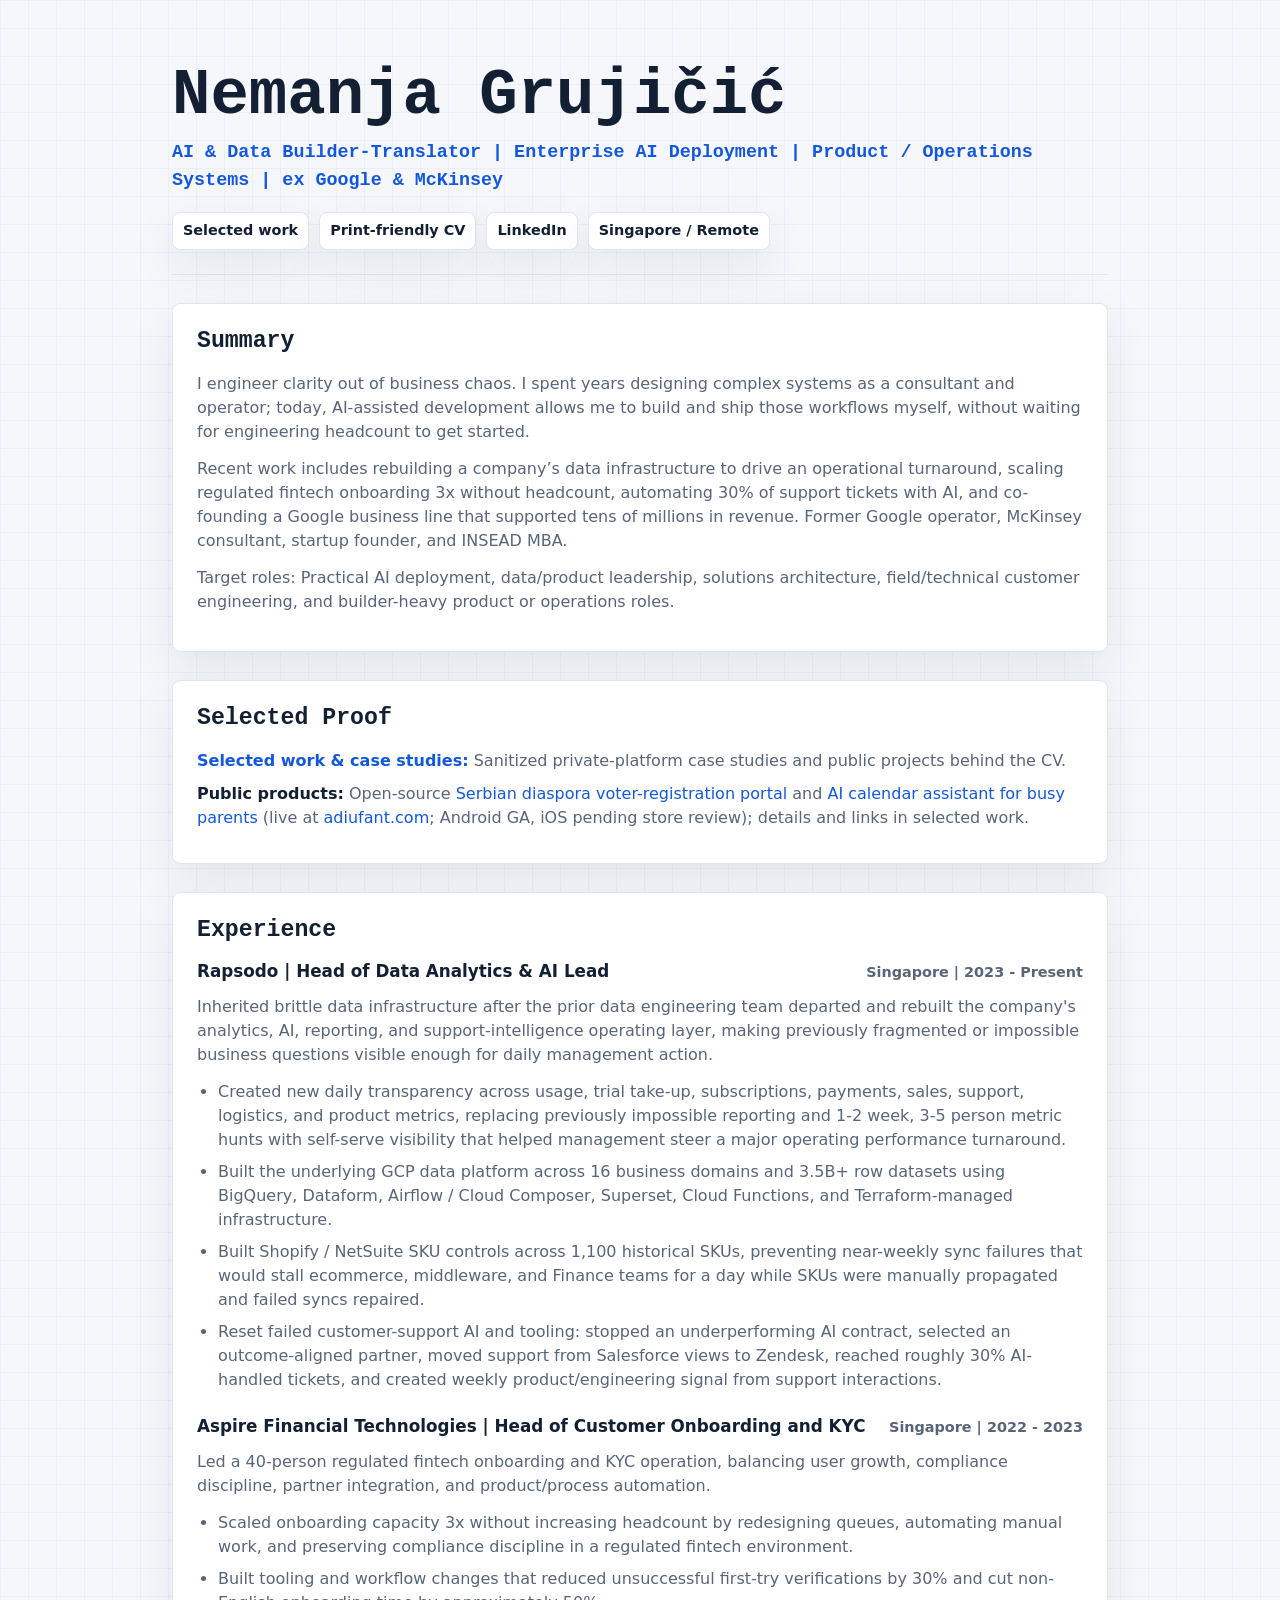
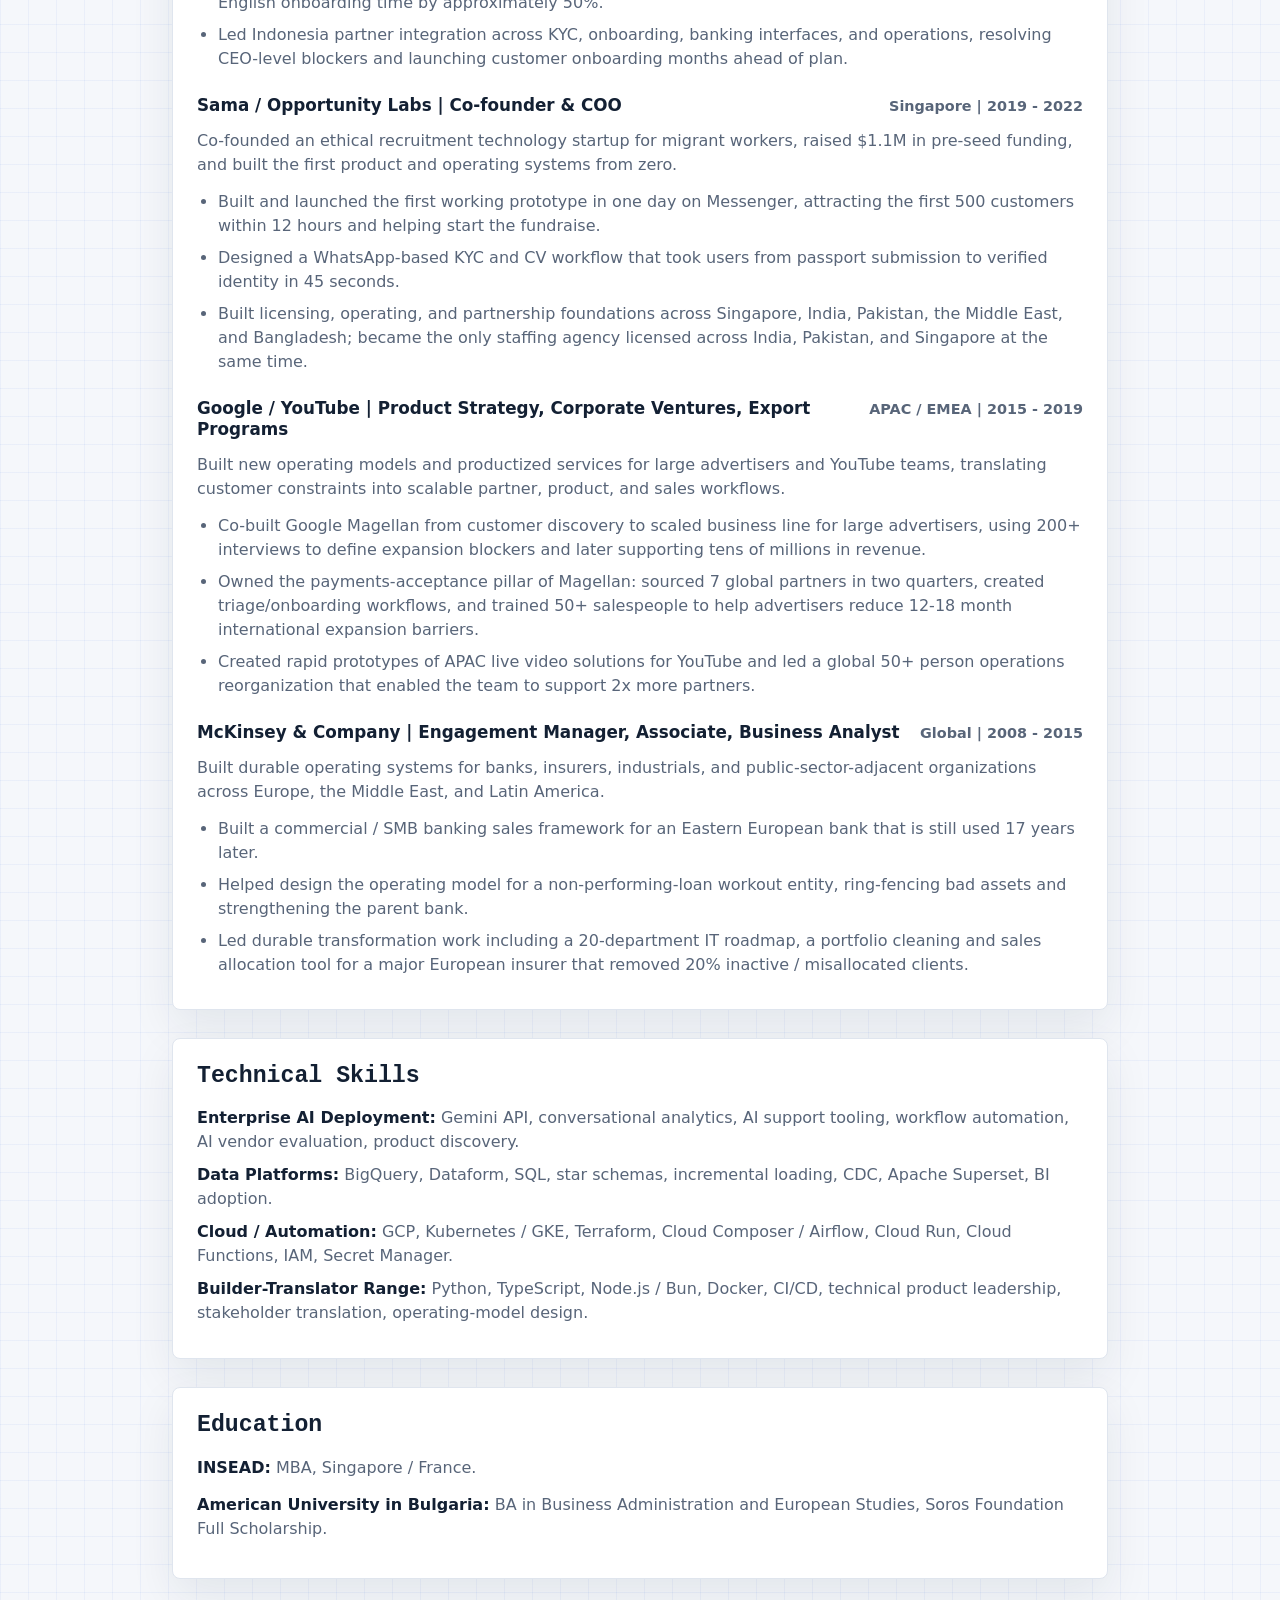
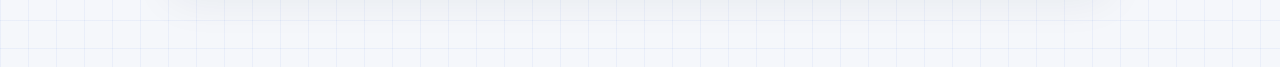
==== index.html @ 07cb3b81 "Update Adiufant launch status to live on Android / pending iOS GA" ====
<!DOCTYPE html>
<html lang="en">
<head>
    <meta charset="UTF-8">
    <meta name="viewport" content="width=device-width, initial-scale=1.0">
    <title>Nemanja Grujičić - CV</title>
    <meta name="description" content="Nemanja Grujičić is an AI and data builder-translator with experience in enterprise AI deployment, data platforms, product operations, customer operations, Google, McKinsey, startup leadership, and INSEAD MBA training.">
    <meta name="keywords" content="AI deployment, data product leader, data platform, enterprise AI, solutions architecture, field engineering, technical customer engineering, product operations, analytics, BigQuery, GCP, Airflow, Dataform, Superset, Gemini, support automation, customer onboarding, McKinsey, Google, INSEAD">
    <meta property="og:title" content="Nemanja Grujičić - AI & Data Builder-Translator">
    <meta property="og:description" content="Public CV for an AI/data/product operator-builder focused on practical AI deployment, data platforms, and operating systems.">
    <meta property="og:type" content="profile">
    <meta property="og:url" content="https://vokativ.github.io/nemanja-selected-work/">
    <link rel="canonical" href="https://vokativ.github.io/nemanja-selected-work/">
    <script type="application/ld+json">
    {
        "@context": "https://schema.org",
        "@type": "Person",
        "name": "Nemanja Grujičić",
        "url": "https://vokativ.github.io/nemanja-selected-work/",
        "sameAs": [
            "https://www.linkedin.com/in/grujicicnemanja/",
            "https://github.com/vokativ/"
        ],
        "jobTitle": "AI & Data Builder-Translator",
        "description": "AI and data builder-translator with experience in enterprise AI deployment, data platforms, product operations, customer operations, Google, McKinsey, startup leadership, and INSEAD MBA training.",
        "knowsAbout": [
            "Enterprise AI deployment",
            "Data product leadership",
            "Data platforms",
            "Solutions architecture",
            "Field engineering",
            "Technical customer engineering",
            "Applied AI product",
            "Product operations",
            "Customer operations",
            "Business intelligence",
            "Workflow automation",
            "Google Cloud Platform",
            "BigQuery",
            "Airflow",
            "Dataform",
            "Apache Superset",
            "Gemini API",
            "Terraform",
            "Kubernetes",
            "Python",
            "TypeScript"
        ],
        "hasCredential": [
            {
                "@type": "EducationalOccupationalCredential",
                "name": "MBA",
                "recognizedBy": {
                    "@type": "CollegeOrUniversity",
                    "name": "INSEAD"
                }
            }
        ],
        "alumniOf": [
            {
                "@type": "CollegeOrUniversity",
                "name": "INSEAD"
            },
            {
                "@type": "CollegeOrUniversity",
                "name": "American University in Bulgaria"
            }
        ],
        "worksFor": {
            "@type": "Organization",
            "name": "Rapsodo"
        },
        "mainEntityOfPage": {
            "@type": "ProfilePage",
            "name": "Nemanja Grujičić CV",
            "url": "https://vokativ.github.io/nemanja-selected-work/"
        },
        "subjectOf": [
            {
                "@type": "CreativeWork",
                "name": "Selected work and case studies",
                "url": "https://vokativ.github.io/nemanja-selected-work/artifacts.html"
            }
        ]
    }
    </script>
    <style>
        :root {
            color-scheme: light dark;
            --ink: #132033;
            --muted: #586579;
            --soft: #f5f7fb;
            --panel: #ffffff;
            --line: #dfe5ee;
            --blue: #1358db;
            --cyan: #087f8c;
            --code: #f0f5ff;
            --shadow: 0 18px 45px rgba(19, 32, 51, 0.08);
        }

        * {
            box-sizing: border-box;
        }

        body {
            margin: 0;
            color: var(--ink);
            background:
                linear-gradient(90deg, rgba(19, 88, 219, 0.05) 1px, transparent 1px),
                linear-gradient(180deg, rgba(19, 88, 219, 0.05) 1px, transparent 1px),
                var(--soft);
            background-size: 28px 28px;
            font-family: "Aptos", "Inter", ui-sans-serif, system-ui, -apple-system, BlinkMacSystemFont, "Segoe UI", sans-serif;
            line-height: 1.5;
        }

        a {
            color: var(--blue);
            text-decoration: none;
        }

        a:hover {
            text-decoration: underline;
        }

        .page {
            max-width: 980px;
            margin: 0 auto;
            padding: 34px 22px 60px;
        }

        header {
            padding: 30px 0 24px;
            border-bottom: 1px solid var(--line);
        }

        h1 {
            margin: 0;
            font-size: clamp(2.2rem, 5vw, 4.25rem);
            line-height: 1.02;
            letter-spacing: 0;
            font-family: "SF Mono", "Roboto Mono", "Cascadia Code", "Menlo", monospace;
            font-weight: 760;
        }

        .subtitle {
            margin: 10px 0 18px;
            color: var(--blue);
            font-size: 1.15rem;
            font-weight: 750;
            font-family: "SF Mono", "Roboto Mono", "Cascadia Code", "Menlo", monospace;
        }

        .links {
            display: flex;
            flex-wrap: wrap;
            gap: 10px;
        }

        .links a,
        .links span {
            display: inline-flex;
            align-items: center;
            min-height: 34px;
            padding: 7px 10px;
            border: 1px solid var(--line);
            border-radius: 8px;
            background: var(--panel);
            color: var(--ink);
            font-size: 0.9rem;
            font-weight: 650;
            box-shadow: var(--shadow);
        }

        section {
            margin: 28px 0;
            padding: 24px;
            border: 1px solid var(--line);
            border-radius: 8px;
            background: var(--panel);
            box-shadow: var(--shadow);
        }

        h2 {
            margin: 0 0 16px;
            color: var(--ink);
            font-size: 1.45rem;
            line-height: 1.2;
            font-family: "SF Mono", "Roboto Mono", "Cascadia Code", "Menlo", monospace;
        }

        h3 {
            margin: 0 0 5px;
            font-size: 1.05rem;
            line-height: 1.25;
        }

        p {
            margin: 0 0 13px;
            color: var(--muted);
        }

        ul {
            margin: 0;
            padding-left: 21px;
        }

        li {
            margin: 0 0 8px;
            color: var(--muted);
        }

        strong {
            color: var(--ink);
        }

        .role {
            margin-bottom: 24px;
        }

        .role:last-child {
            margin-bottom: 0;
        }

        .role-head {
            display: flex;
            gap: 12px;
            justify-content: space-between;
            align-items: baseline;
            margin-bottom: 8px;
        }

        .meta {
            flex: 0 0 auto;
            color: var(--muted);
            font-size: 0.9rem;
            font-weight: 650;
        }

        .skills p,
        .proof p {
            margin-bottom: 9px;
        }

        @media (max-width: 720px) {
            .page {
                padding: 24px 14px 44px;
            }

            section {
                padding: 18px;
            }

            .role-head {
                display: block;
            }

            .meta {
                margin-top: 3px;
            }
        }

        @media (prefers-color-scheme: dark) {
            :root {
                --ink: #e6edf7;
                --muted: #a9b6c9;
                --soft: #0d1117;
                --panel: #131a24;
                --line: #2b3545;
                --blue: #7aa7ff;
                --cyan: #47c9d8;
                --code: #182232;
                --shadow: 0 18px 45px rgba(0, 0, 0, 0.35);
            }

            body {
                background:
                    linear-gradient(90deg, rgba(122, 167, 255, 0.08) 1px, transparent 1px),
                    linear-gradient(180deg, rgba(122, 167, 255, 0.08) 1px, transparent 1px),
                    var(--soft);
                background-size: 28px 28px;
            }
        }
    </style>
</head>
<body>
    <main class="page">
        <header>
            <h1>Nemanja Grujičić</h1>
            <div class="subtitle">AI &amp; Data Builder-Translator | Enterprise AI Deployment | Product / Operations Systems | ex Google &amp; McKinsey</div>
            <nav class="links" aria-label="Profile links">
                <a href="artifacts.html">Selected work</a>
                <a href="print-friendly-cv.html">Print-friendly CV</a>
                <a href="https://www.linkedin.com/in/grujicicnemanja/">LinkedIn</a>
                <span>Singapore / Remote</span>
            </nav>
        </header>

        <section>
            <h2>Summary</h2>
            <p>I engineer clarity out of business chaos. I spent years designing complex systems as a consultant and operator; today, AI-assisted development allows me to build and ship those workflows myself, without waiting for engineering headcount to get started.</p>
            <p>Recent work includes rebuilding a company’s data infrastructure to drive an operational turnaround, scaling regulated fintech onboarding 3x without headcount, automating 30% of support tickets with AI, and co-founding a Google business line that supported tens of millions in revenue. Former Google operator, McKinsey consultant, startup founder, and INSEAD MBA.</p>
            <p>Target roles: Practical AI deployment, data/product leadership, solutions architecture, field/technical customer engineering, and builder-heavy product or operations roles.</p>
        </section>

        <section class="proof">
            <h2>Selected Proof</h2>
            <p><strong><a href="artifacts.html">Selected work &amp; case studies:</a></strong> Sanitized private-platform case studies and public projects behind the CV.</p>
            <p><strong>Public products:</strong> Open-source <a href="artifacts.html#hocudaglasam">Serbian diaspora voter-registration portal</a> and <a href="artifacts.html#adiufant">AI calendar assistant for busy parents</a> (live at <a href="https://adiufant.com">adiufant.com</a>; Android GA, iOS pending store review); details and links in selected work.</p>
        </section>

        <section>
            <h2>Experience</h2>

            <article class="role">
                <div class="role-head">
                    <h3>Rapsodo | Head of Data Analytics &amp; AI Lead</h3>
                    <div class="meta">Singapore | 2023 - Present</div>
                </div>
                <p>Inherited brittle data infrastructure after the prior data engineering team departed and rebuilt the company's analytics, AI, reporting, and support-intelligence operating layer, making previously fragmented or impossible business questions visible enough for daily management action.</p>
                <ul>
                    <li>Created new daily transparency across usage, trial take-up, subscriptions, payments, sales, support, logistics, and product metrics, replacing previously impossible reporting and 1-2 week, 3-5 person metric hunts with self-serve visibility that helped management steer a major operating performance turnaround.</li>
                    <li>Built the underlying GCP data platform across 16 business domains and 3.5B+ row datasets using BigQuery, Dataform, Airflow / Cloud Composer, Superset, Cloud Functions, and Terraform-managed infrastructure.</li>
                    <li>Built Shopify / NetSuite SKU controls across 1,100 historical SKUs, preventing near-weekly sync failures that would stall ecommerce, middleware, and Finance teams for a day while SKUs were manually propagated and failed syncs repaired.</li>
                    <li>Reset failed customer-support AI and tooling: stopped an underperforming AI contract, selected an outcome-aligned partner, moved support from Salesforce views to Zendesk, reached roughly 30% AI-handled tickets, and created weekly product/engineering signal from support interactions.</li>
                </ul>
            </article>

            <article class="role">
                <div class="role-head">
                    <h3>Aspire Financial Technologies | Head of Customer Onboarding and KYC</h3>
                    <div class="meta">Singapore | 2022 - 2023</div>
                </div>
                <p>Led a 40-person regulated fintech onboarding and KYC operation, balancing user growth, compliance discipline, partner integration, and product/process automation.</p>
                <ul>
                    <li>Scaled onboarding capacity 3x without increasing headcount by redesigning queues, automating manual work, and preserving compliance discipline in a regulated fintech environment.</li>
                    <li>Built tooling and workflow changes that reduced unsuccessful first-try verifications by 30% and cut non-English onboarding time by approximately 50%.</li>
                    <li>Led Indonesia partner integration across KYC, onboarding, banking interfaces, and operations, resolving CEO-level blockers and launching customer onboarding months ahead of plan.</li>
                </ul>
            </article>

            <article class="role">
                <div class="role-head">
                    <h3>Sama / Opportunity Labs | Co-founder &amp; COO</h3>
                    <div class="meta">Singapore | 2019 - 2022</div>
                </div>
                <p>Co-founded an ethical recruitment technology startup for migrant workers, raised $1.1M in pre-seed funding, and built the first product and operating systems from zero.</p>
                <ul>
                    <li>Built and launched the first working prototype in one day on Messenger, attracting the first 500 customers within 12 hours and helping start the fundraise.</li>
                    <li>Designed a WhatsApp-based KYC and CV workflow that took users from passport submission to verified identity in 45 seconds.</li>
                    <li>Built licensing, operating, and partnership foundations across Singapore, India, Pakistan, the Middle East, and Bangladesh; became the only staffing agency licensed across India, Pakistan, and Singapore at the same time.</li>
                </ul>
            </article>

            <article class="role">
                <div class="role-head">
                    <h3>Google / YouTube | Product Strategy, Corporate Ventures, Export Programs</h3>
                    <div class="meta">APAC / EMEA | 2015 - 2019</div>
                </div>
                <p>Built new operating models and productized services for large advertisers and YouTube teams, translating customer constraints into scalable partner, product, and sales workflows.</p>
                <ul>
                    <li>Co-built Google Magellan from customer discovery to scaled business line for large advertisers, using 200+ interviews to define expansion blockers and later supporting tens of millions in revenue.</li>
                    <li>Owned the payments-acceptance pillar of Magellan: sourced 7 global partners in two quarters, created triage/onboarding workflows, and trained 50+ salespeople to help advertisers reduce 12-18 month international expansion barriers.</li>
                    <li>Created rapid prototypes of APAC live video solutions for YouTube and led a global 50+ person operations reorganization that enabled the team to support 2x more partners.</li>
                </ul>
            </article>

            <article class="role">
                <div class="role-head">
                    <h3>McKinsey &amp; Company | Engagement Manager, Associate, Business Analyst</h3>
                    <div class="meta">Global | 2008 - 2015</div>
                </div>
                <p>Built durable operating systems for banks, insurers, industrials, and public-sector-adjacent organizations across Europe, the Middle East, and Latin America.</p>
                <ul>
                    <li>Built a commercial / SMB banking sales framework for an Eastern European bank that is still used 17 years later.</li>
                    <li>Helped design the operating model for a non-performing-loan workout entity, ring-fencing bad assets and strengthening the parent bank.</li>
                    <li>Led durable transformation work including a 20-department IT roadmap, a portfolio cleaning and sales allocation tool for a major European insurer that removed 20% inactive / misallocated clients.</li>
                </ul>
            </article>
        </section>

        <section class="skills">
            <h2>Technical Skills</h2>
            <p><strong>Enterprise AI Deployment:</strong> Gemini API, conversational analytics, AI support tooling, workflow automation, AI vendor evaluation, product discovery.</p>
            <p><strong>Data Platforms:</strong> BigQuery, Dataform, SQL, star schemas, incremental loading, CDC, Apache Superset, BI adoption.</p>
            <p><strong>Cloud / Automation:</strong> GCP, Kubernetes / GKE, Terraform, Cloud Composer / Airflow, Cloud Run, Cloud Functions, IAM, Secret Manager.</p>
            <p><strong>Builder-Translator Range:</strong> Python, TypeScript, Node.js / Bun, Docker, CI/CD, technical product leadership, stakeholder translation, operating-model design.</p>
        </section>

        <section>
            <h2>Education</h2>
            <p><strong>INSEAD:</strong> MBA, Singapore / France.</p>
            <p><strong>American University in Bulgaria:</strong> BA in Business Administration and European Studies, Soros Foundation Full Scholarship.</p>
        </section>
    </main>
</body>
</html>
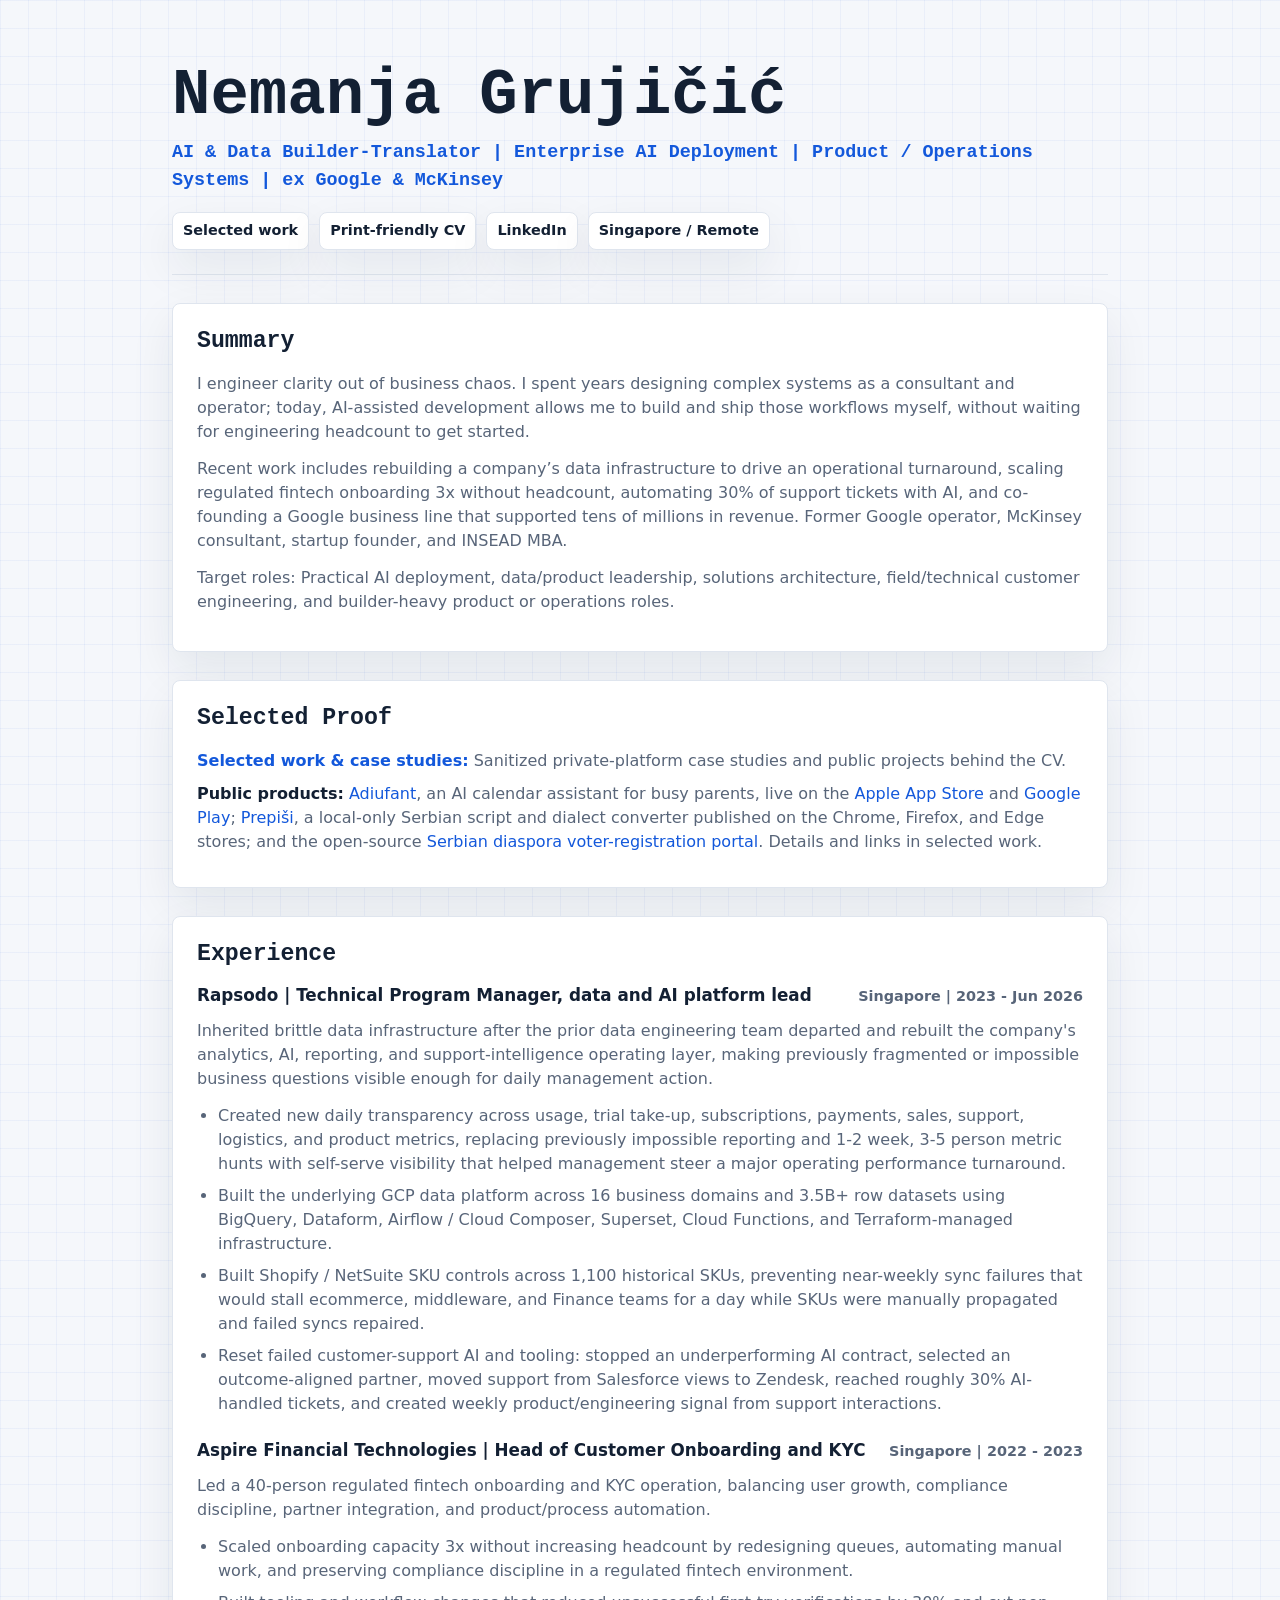
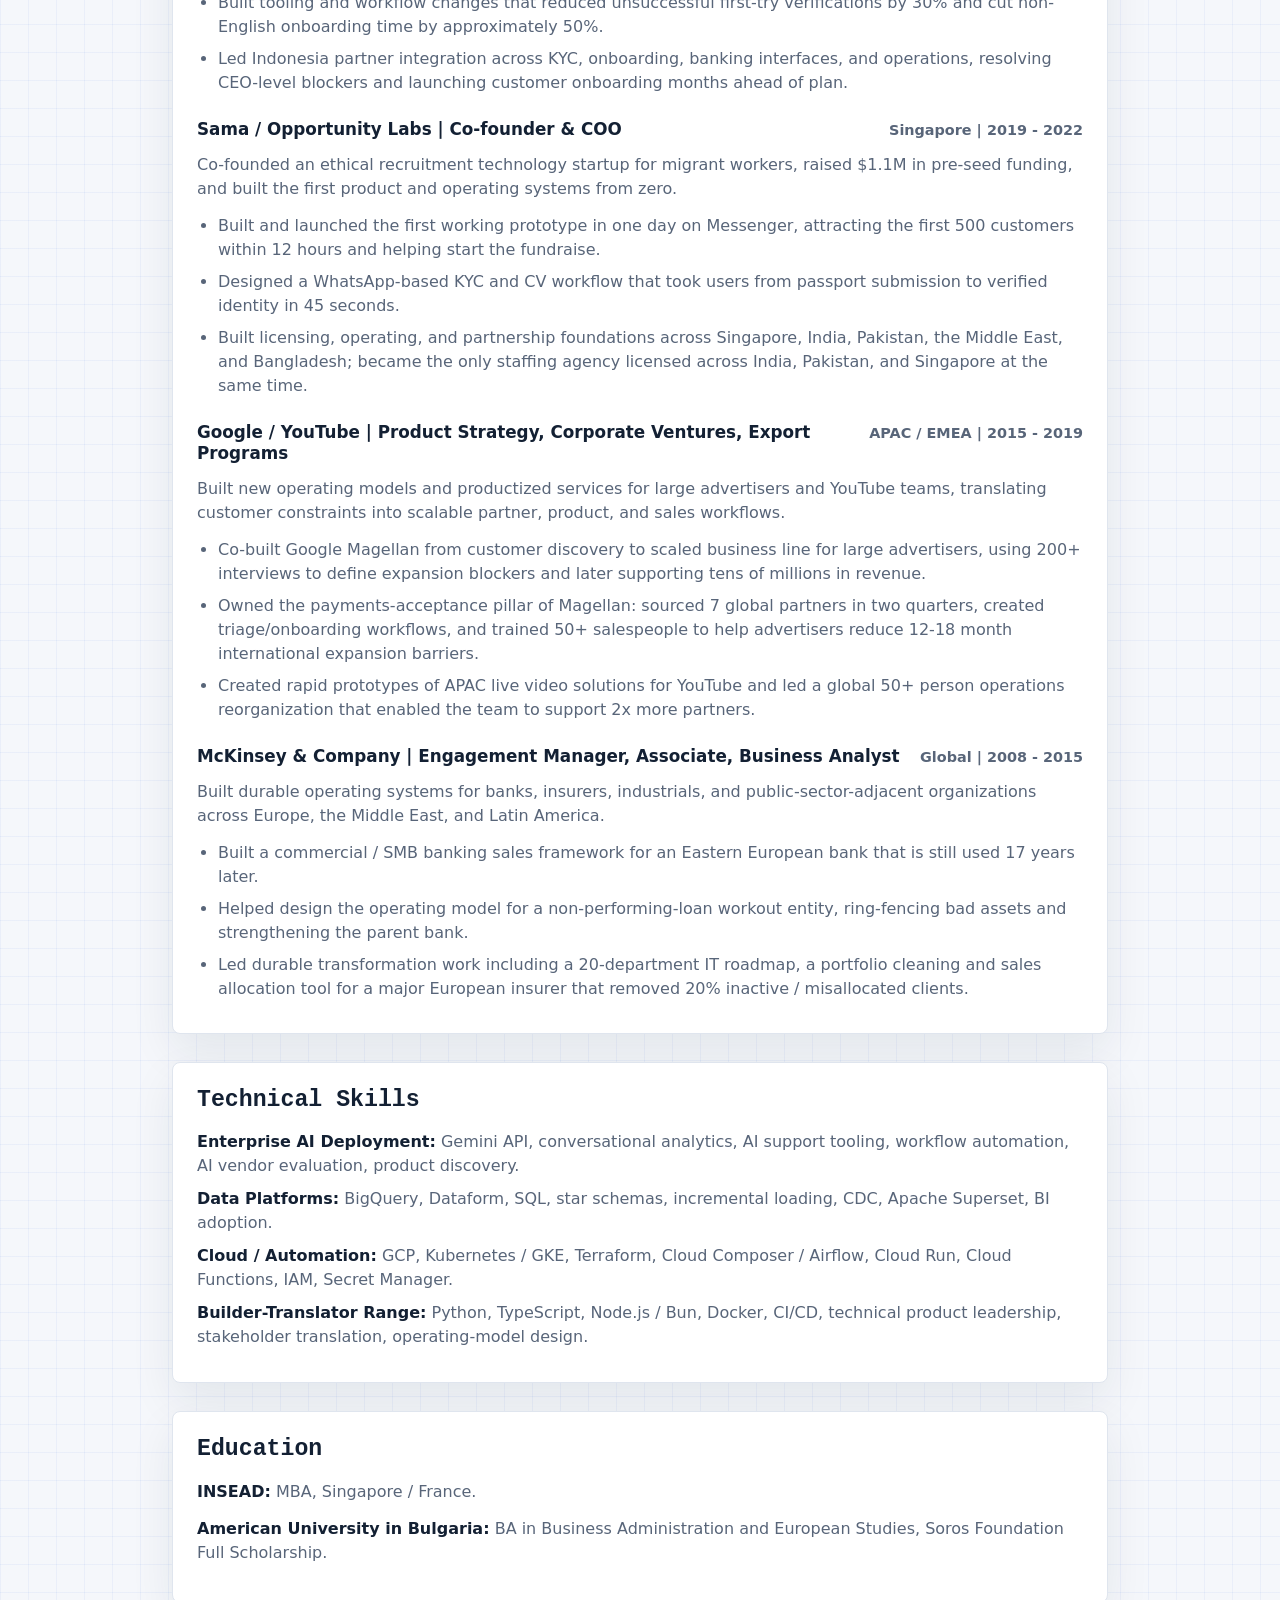
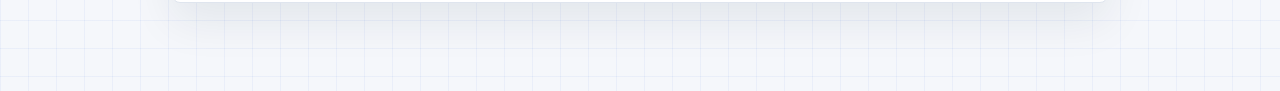
==== commit 6f9e19fc: "Update Adiufant to live on both stores, add Prepisi, align Rapsodo title and dates with CV" ====
--- a/index.html
+++ b/index.html
@@ -306,7 +306,7 @@
         <section class="proof">
             <h2>Selected Proof</h2>
             <p><strong><a href="artifacts.html">Selected work &amp; case studies:</a></strong> Sanitized private-platform case studies and public projects behind the CV.</p>
-            <p><strong>Public products:</strong> Open-source <a href="artifacts.html#hocudaglasam">Serbian diaspora voter-registration portal</a> and <a href="artifacts.html#adiufant">AI calendar assistant for busy parents</a> (live at <a href="https://adiufant.com">adiufant.com</a>; Android GA, iOS pending store review); details and links in selected work.</p>
+            <p><strong>Public products:</strong> <a href="artifacts.html#adiufant">Adiufant</a>, an AI calendar assistant for busy parents, live on the <a href="https://apps.apple.com/us/app/adiufant-family-organizer/id6757211021">Apple App Store</a> and <a href="https://play.google.com/store/apps/details?id=com.adiufant.app">Google Play</a>; <a href="https://chromewebstore.google.com/detail/prepi%C5%A1i/lgcbhfgbbjdhglmomlgkbeikcngjhikb">Prepi&scaron;i</a>, a local-only Serbian script and dialect converter published on the Chrome, Firefox, and Edge stores; and the open-source <a href="artifacts.html#hocudaglasam">Serbian diaspora voter-registration portal</a>. Details and links in selected work.</p>
         </section>
 
         <section>
@@ -314,8 +314,8 @@
 
             <article class="role">
                 <div class="role-head">
-                    <h3>Rapsodo | Head of Data Analytics &amp; AI Lead</h3>
-                    <div class="meta">Singapore | 2023 - Present</div>
+                    <h3>Rapsodo | Technical Program Manager, data and AI platform lead</h3>
+                    <div class="meta">Singapore | 2023 - Jun 2026</div>
                 </div>
                 <p>Inherited brittle data infrastructure after the prior data engineering team departed and rebuilt the company's analytics, AI, reporting, and support-intelligence operating layer, making previously fragmented or impossible business questions visible enough for daily management action.</p>
                 <ul>
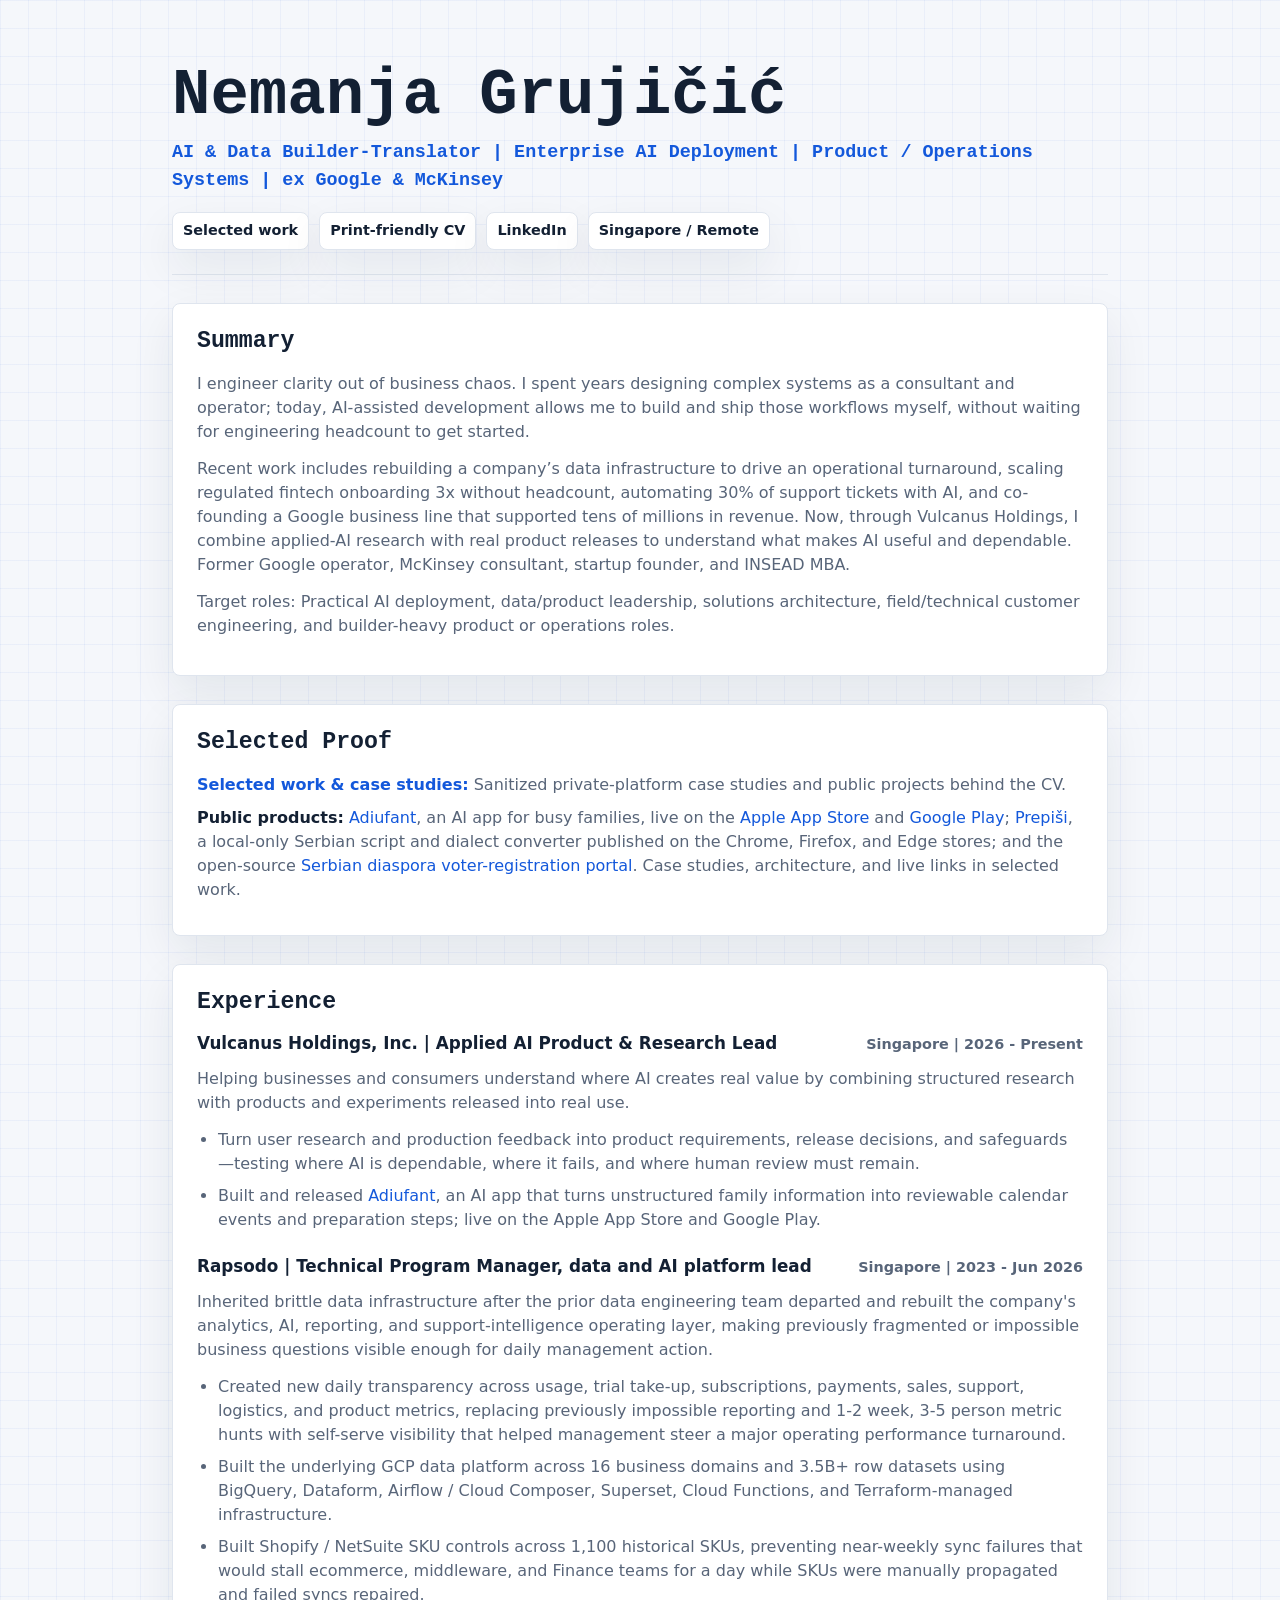
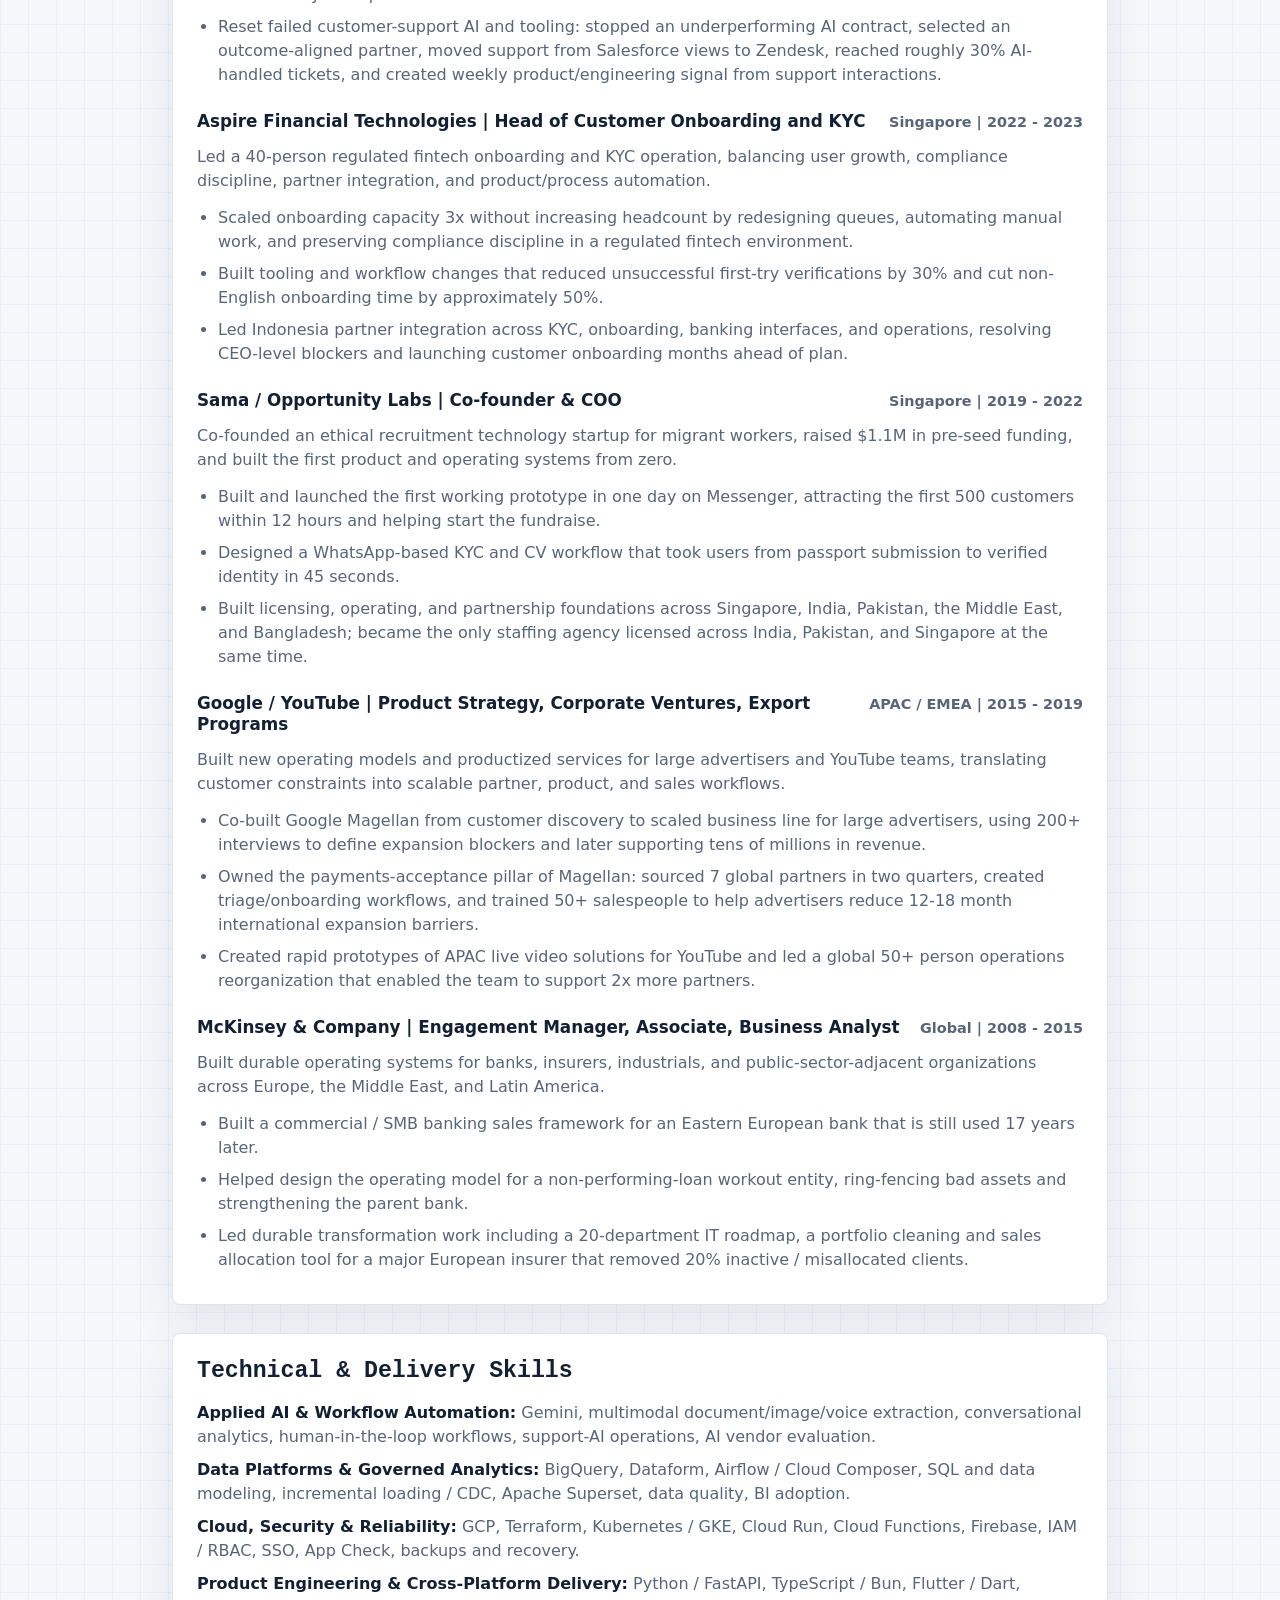
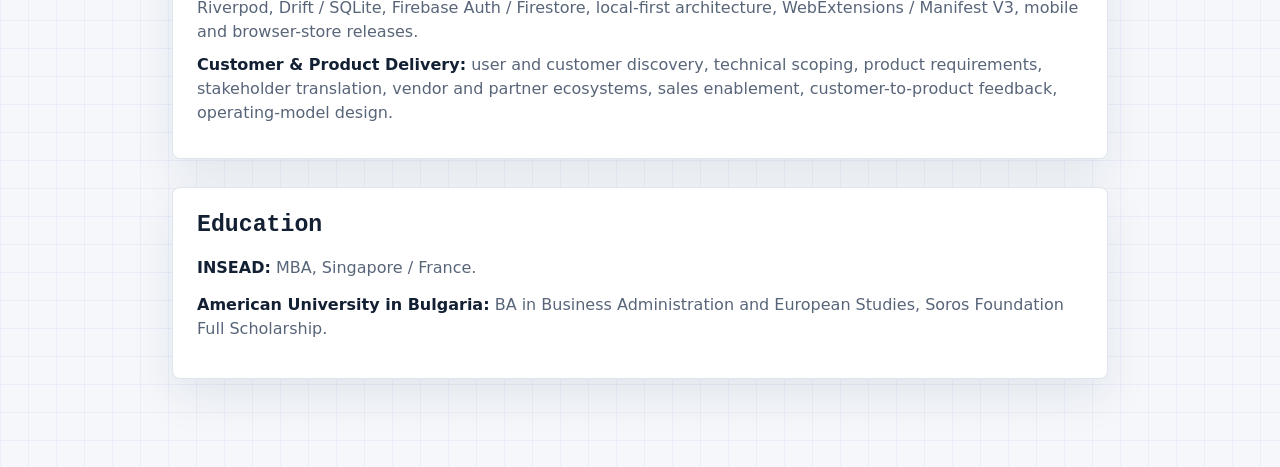
==== commit 5dbbb2f9: "Sync public pages with career-management CV website update - Add Vulcanus Holdings applied-AI role, " ====
--- a/index.html
+++ b/index.html
@@ -5,7 +5,7 @@
     <meta name="viewport" content="width=device-width, initial-scale=1.0">
     <title>Nemanja Grujičić - CV</title>
     <meta name="description" content="Nemanja Grujičić is an AI and data builder-translator with experience in enterprise AI deployment, data platforms, product operations, customer operations, Google, McKinsey, startup leadership, and INSEAD MBA training.">
-    <meta name="keywords" content="AI deployment, data product leader, data platform, enterprise AI, solutions architecture, field engineering, technical customer engineering, product operations, analytics, BigQuery, GCP, Airflow, Dataform, Superset, Gemini, support automation, customer onboarding, McKinsey, Google, INSEAD">
+    <meta name="keywords" content="AI deployment, multimodal AI, human-in-the-loop AI, data product leader, data platform, solutions architecture, field engineering, technical customer engineering, product operations, analytics, BigQuery, GCP, Airflow, Dataform, Superset, Gemini, FastAPI, Flutter, Firebase, Terraform, Kubernetes, Python, TypeScript, McKinsey, Google, INSEAD">
     <meta property="og:title" content="Nemanja Grujičić - AI & Data Builder-Translator">
     <meta property="og:description" content="Public CV for an AI/data/product operator-builder focused on practical AI deployment, data platforms, and operating systems.">
     <meta property="og:type" content="profile">
@@ -31,6 +31,8 @@
             "Field engineering",
             "Technical customer engineering",
             "Applied AI product",
+            "Multimodal AI",
+            "Human-in-the-loop AI",
             "Product operations",
             "Customer operations",
             "Business intelligence",
@@ -41,6 +43,11 @@
             "Dataform",
             "Apache Superset",
             "Gemini API",
+            "FastAPI",
+            "Flutter",
+            "Firebase",
+            "Local-first applications",
+            "Browser extensions",
             "Terraform",
             "Kubernetes",
             "Python",
@@ -68,7 +75,8 @@
         ],
         "worksFor": {
             "@type": "Organization",
-            "name": "Rapsodo"
+            "name": "Vulcanus Holdings, Inc.",
+            "url": "https://vulcanusholdings.com"
         },
         "mainEntityOfPage": {
             "@type": "ProfilePage",
@@ -299,18 +307,30 @@
         <section>
             <h2>Summary</h2>
             <p>I engineer clarity out of business chaos. I spent years designing complex systems as a consultant and operator; today, AI-assisted development allows me to build and ship those workflows myself, without waiting for engineering headcount to get started.</p>
-            <p>Recent work includes rebuilding a company’s data infrastructure to drive an operational turnaround, scaling regulated fintech onboarding 3x without headcount, automating 30% of support tickets with AI, and co-founding a Google business line that supported tens of millions in revenue. Former Google operator, McKinsey consultant, startup founder, and INSEAD MBA.</p>
+            <p>Recent work includes rebuilding a company’s data infrastructure to drive an operational turnaround, scaling regulated fintech onboarding 3x without headcount, automating 30% of support tickets with AI, and co-founding a Google business line that supported tens of millions in revenue. Now, through Vulcanus Holdings, I combine applied-AI research with real product releases to understand what makes AI useful and dependable. Former Google operator, McKinsey consultant, startup founder, and INSEAD MBA.</p>
             <p>Target roles: Practical AI deployment, data/product leadership, solutions architecture, field/technical customer engineering, and builder-heavy product or operations roles.</p>
         </section>
 
         <section class="proof">
             <h2>Selected Proof</h2>
             <p><strong><a href="artifacts.html">Selected work &amp; case studies:</a></strong> Sanitized private-platform case studies and public projects behind the CV.</p>
-            <p><strong>Public products:</strong> <a href="artifacts.html#adiufant">Adiufant</a>, an AI calendar assistant for busy parents, live on the <a href="https://apps.apple.com/us/app/adiufant-family-organizer/id6757211021">Apple App Store</a> and <a href="https://play.google.com/store/apps/details?id=com.adiufant.app">Google Play</a>; <a href="https://chromewebstore.google.com/detail/prepi%C5%A1i/lgcbhfgbbjdhglmomlgkbeikcngjhikb">Prepi&scaron;i</a>, a local-only Serbian script and dialect converter published on the Chrome, Firefox, and Edge stores; and the open-source <a href="artifacts.html#hocudaglasam">Serbian diaspora voter-registration portal</a>. Details and links in selected work.</p>
+            <p><strong>Public products:</strong> <a href="artifacts.html#adiufant">Adiufant</a>, an AI app for busy families, live on the <a href="https://apps.apple.com/us/app/adiufant-family-organizer/id6757211021">Apple App Store</a> and <a href="https://play.google.com/store/apps/details?id=com.adiufant.app">Google Play</a>; <a href="artifacts.html#prepisi">Prepi&scaron;i</a>, a local-only Serbian script and dialect converter published on the Chrome, Firefox, and Edge stores; and the open-source <a href="artifacts.html#hocudaglasam">Serbian diaspora voter-registration portal</a>. Case studies, architecture, and live links in selected work.</p>
         </section>
 
         <section>
             <h2>Experience</h2>
+
+            <article class="role">
+                <div class="role-head">
+                    <h3>Vulcanus Holdings, Inc. | Applied AI Product &amp; Research Lead</h3>
+                    <div class="meta">Singapore | 2026 - Present</div>
+                </div>
+                <p>Helping businesses and consumers understand where AI creates real value by combining structured research with products and experiments released into real use.</p>
+                <ul>
+                    <li>Turn user research and production feedback into product requirements, release decisions, and safeguards—testing where AI is dependable, where it fails, and where human review must remain.</li>
+                    <li>Built and released <a href="artifacts.html#adiufant">Adiufant</a>, an AI app that turns unstructured family information into reviewable calendar events and preparation steps; live on the Apple App Store and Google Play.</li>
+                </ul>
+            </article>
 
             <article class="role">
                 <div class="role-head">
@@ -380,11 +400,12 @@
         </section>
 
         <section class="skills">
-            <h2>Technical Skills</h2>
-            <p><strong>Enterprise AI Deployment:</strong> Gemini API, conversational analytics, AI support tooling, workflow automation, AI vendor evaluation, product discovery.</p>
-            <p><strong>Data Platforms:</strong> BigQuery, Dataform, SQL, star schemas, incremental loading, CDC, Apache Superset, BI adoption.</p>
-            <p><strong>Cloud / Automation:</strong> GCP, Kubernetes / GKE, Terraform, Cloud Composer / Airflow, Cloud Run, Cloud Functions, IAM, Secret Manager.</p>
-            <p><strong>Builder-Translator Range:</strong> Python, TypeScript, Node.js / Bun, Docker, CI/CD, technical product leadership, stakeholder translation, operating-model design.</p>
+            <h2>Technical &amp; Delivery Skills</h2>
+            <p><strong>Applied AI &amp; Workflow Automation:</strong> Gemini, multimodal document/image/voice extraction, conversational analytics, human-in-the-loop workflows, support-AI operations, AI vendor evaluation.</p>
+            <p><strong>Data Platforms &amp; Governed Analytics:</strong> BigQuery, Dataform, Airflow / Cloud Composer, SQL and data modeling, incremental loading / CDC, Apache Superset, data quality, BI adoption.</p>
+            <p><strong>Cloud, Security &amp; Reliability:</strong> GCP, Terraform, Kubernetes / GKE, Cloud Run, Cloud Functions, Firebase, IAM / RBAC, SSO, App Check, backups and recovery.</p>
+            <p><strong>Product Engineering &amp; Cross-Platform Delivery:</strong> Python / FastAPI, TypeScript / Bun, Flutter / Dart, Riverpod, Drift / SQLite, Firebase Auth / Firestore, local-first architecture, WebExtensions / Manifest V3, mobile and browser-store releases.</p>
+            <p><strong>Customer &amp; Product Delivery:</strong> user and customer discovery, technical scoping, product requirements, stakeholder translation, vendor and partner ecosystems, sales enablement, customer-to-product feedback, operating-model design.</p>
         </section>
 
         <section>
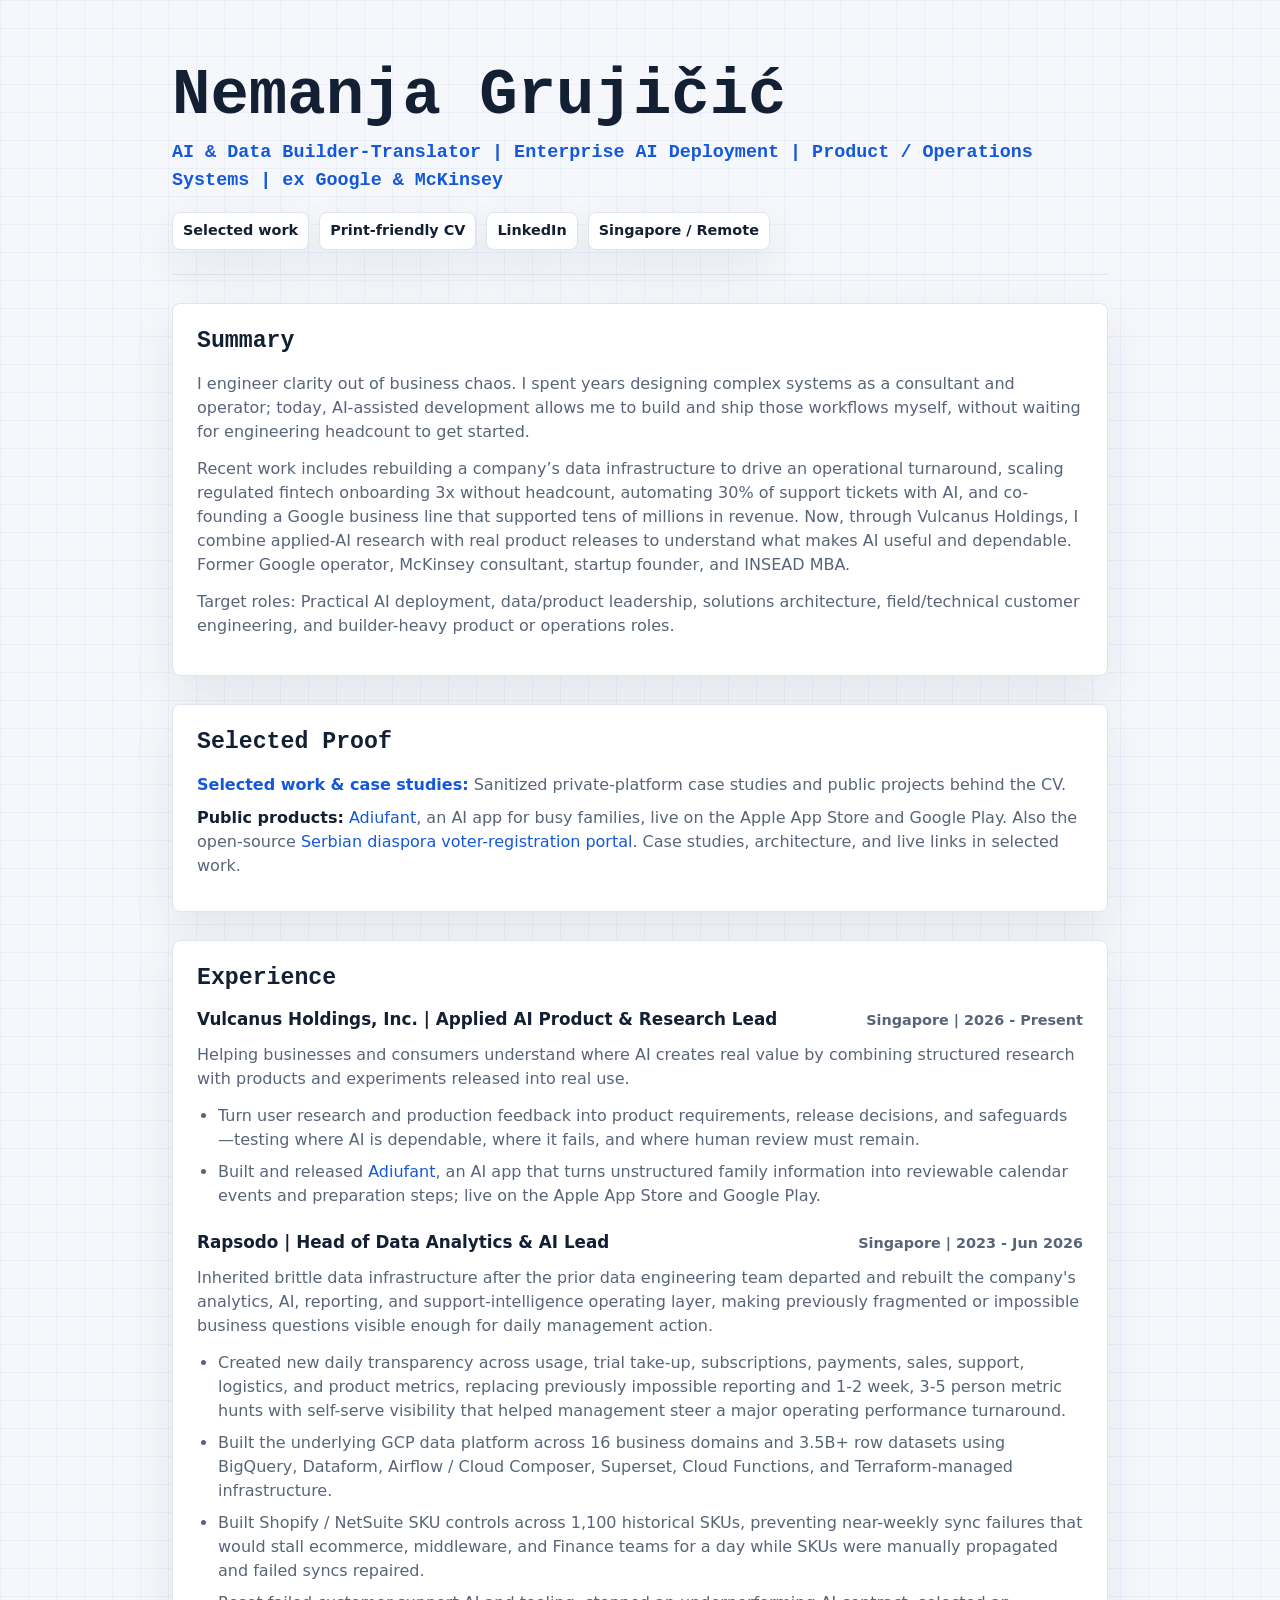
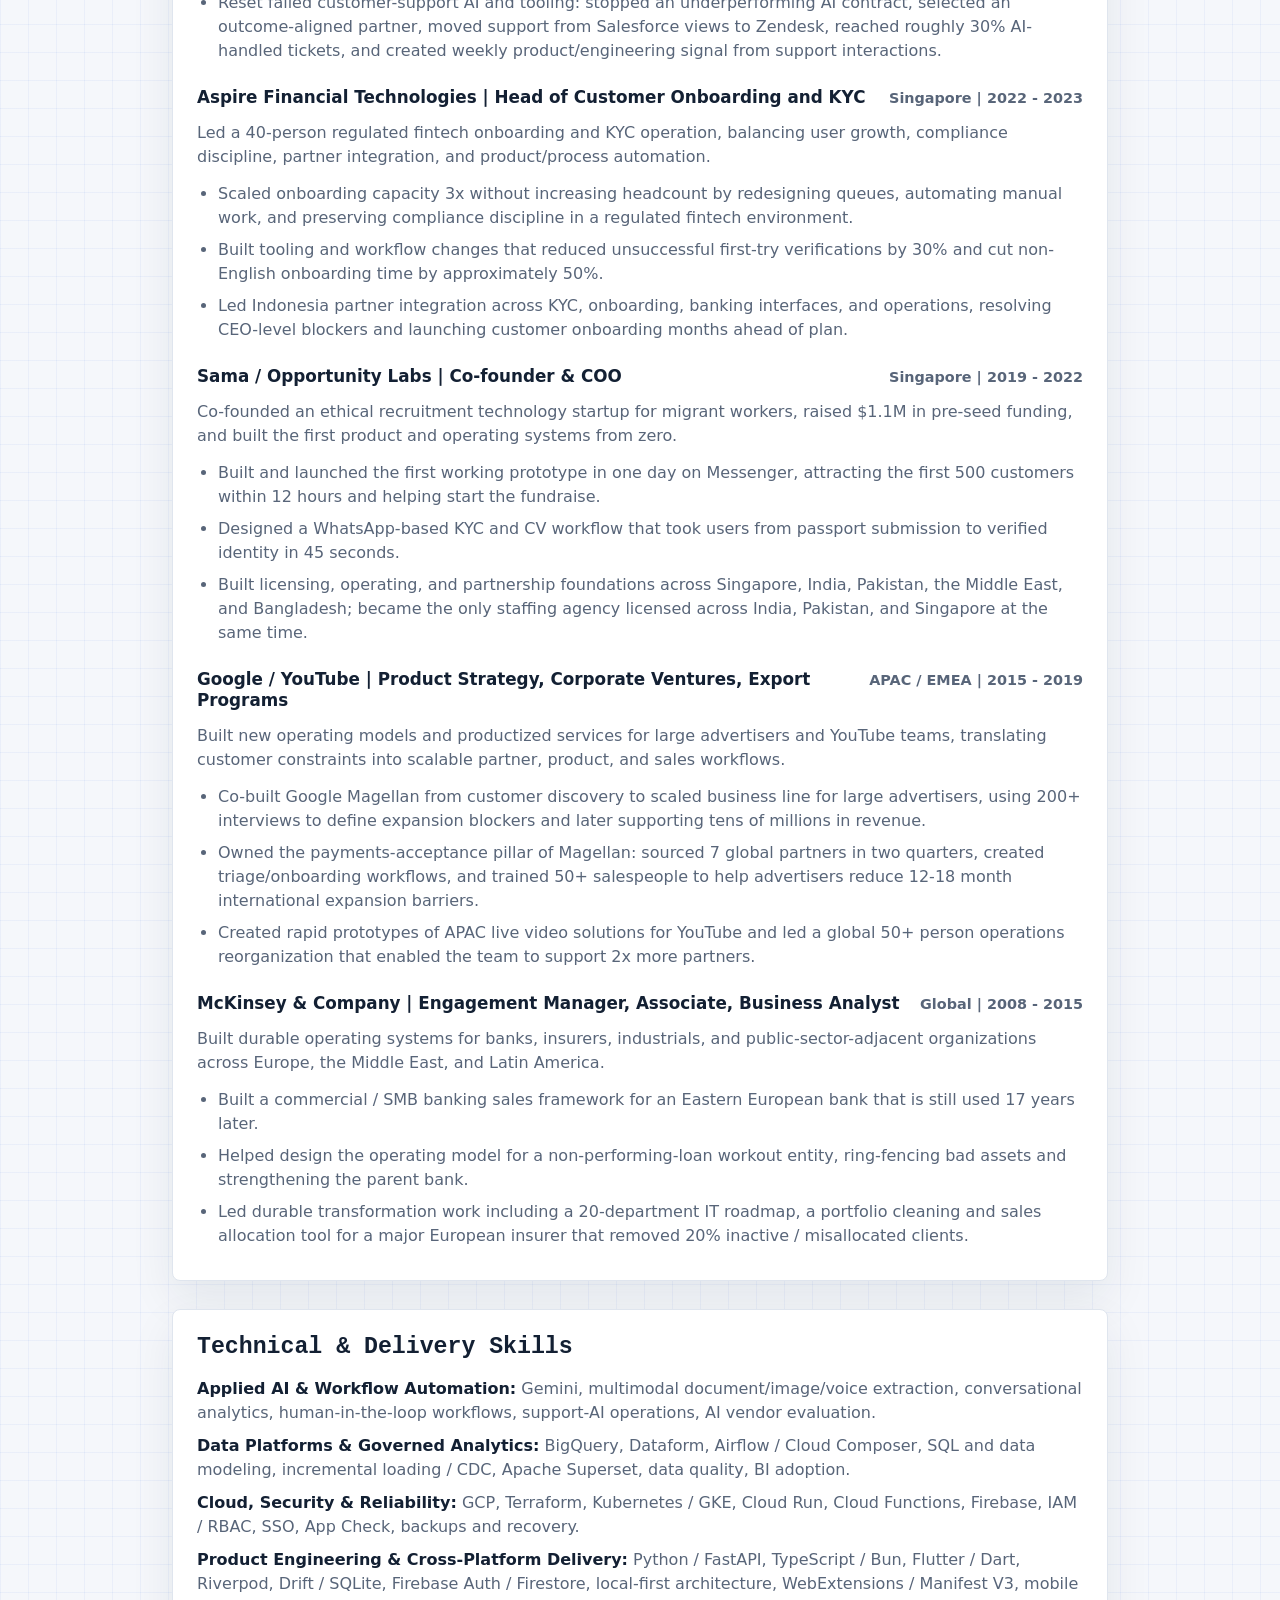
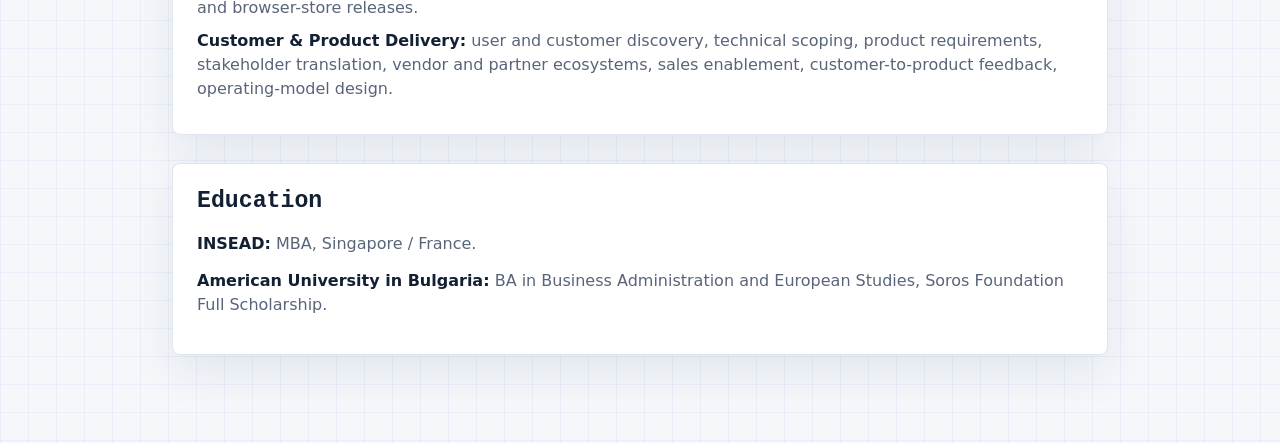
==== commit 535f1f82: "Restore public pages from career-management source Keep main as a verbatim mirror of public_cv_websi" ====
--- a/index.html
+++ b/index.html
@@ -314,7 +314,7 @@
         <section class="proof">
             <h2>Selected Proof</h2>
             <p><strong><a href="artifacts.html">Selected work &amp; case studies:</a></strong> Sanitized private-platform case studies and public projects behind the CV.</p>
-            <p><strong>Public products:</strong> <a href="artifacts.html#adiufant">Adiufant</a>, an AI app for busy families, live on the <a href="https://apps.apple.com/us/app/adiufant-family-organizer/id6757211021">Apple App Store</a> and <a href="https://play.google.com/store/apps/details?id=com.adiufant.app">Google Play</a>; <a href="artifacts.html#prepisi">Prepi&scaron;i</a>, a local-only Serbian script and dialect converter published on the Chrome, Firefox, and Edge stores; and the open-source <a href="artifacts.html#hocudaglasam">Serbian diaspora voter-registration portal</a>. Case studies, architecture, and live links in selected work.</p>
+            <p><strong>Public products:</strong> <a href="artifacts.html#adiufant">Adiufant</a>, an AI app for busy families, live on the Apple App Store and Google Play. Also the open-source <a href="artifacts.html#hocudaglasam">Serbian diaspora voter-registration portal</a>. Case studies, architecture, and live links in selected work.</p>
         </section>
 
         <section>
@@ -334,7 +334,7 @@
 
             <article class="role">
                 <div class="role-head">
-                    <h3>Rapsodo | Technical Program Manager, data and AI platform lead</h3>
+                    <h3>Rapsodo | Head of Data Analytics &amp; AI Lead</h3>
                     <div class="meta">Singapore | 2023 - Jun 2026</div>
                 </div>
                 <p>Inherited brittle data infrastructure after the prior data engineering team departed and rebuilt the company's analytics, AI, reporting, and support-intelligence operating layer, making previously fragmented or impossible business questions visible enough for daily management action.</p>
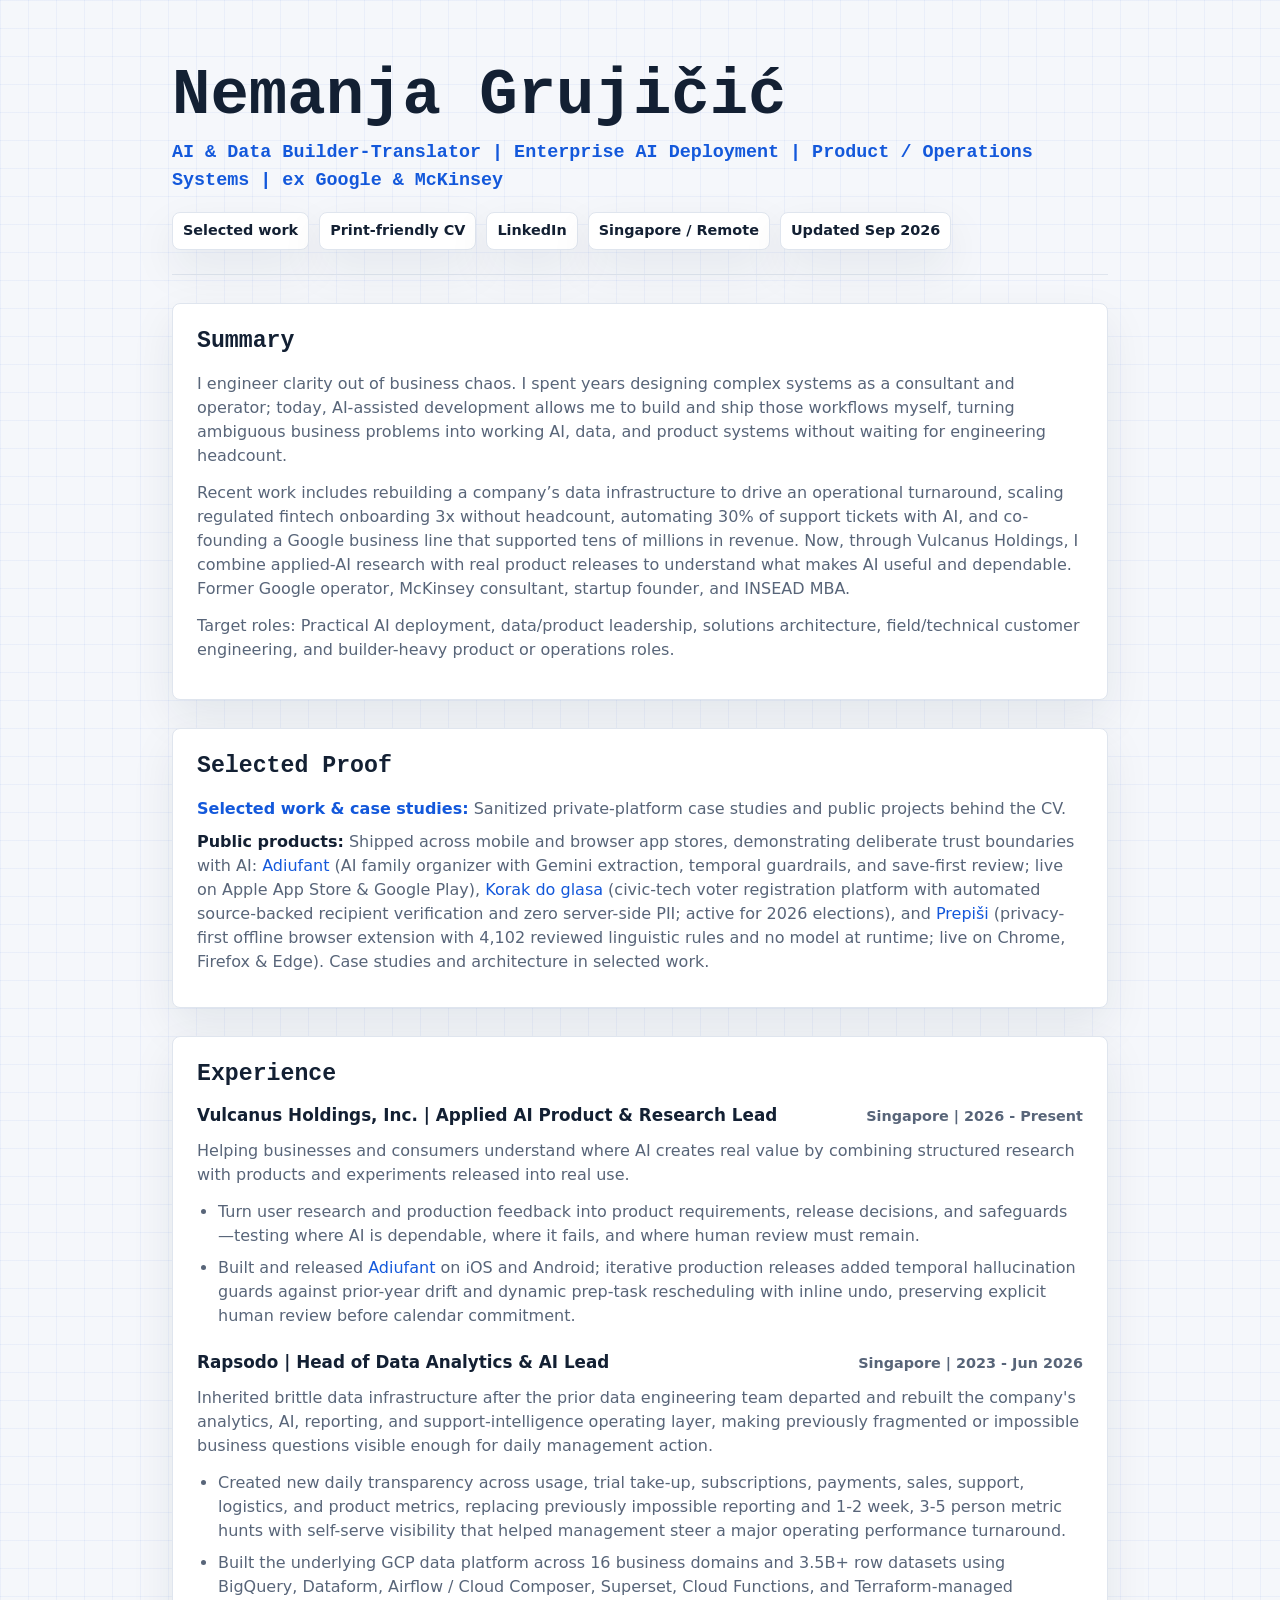
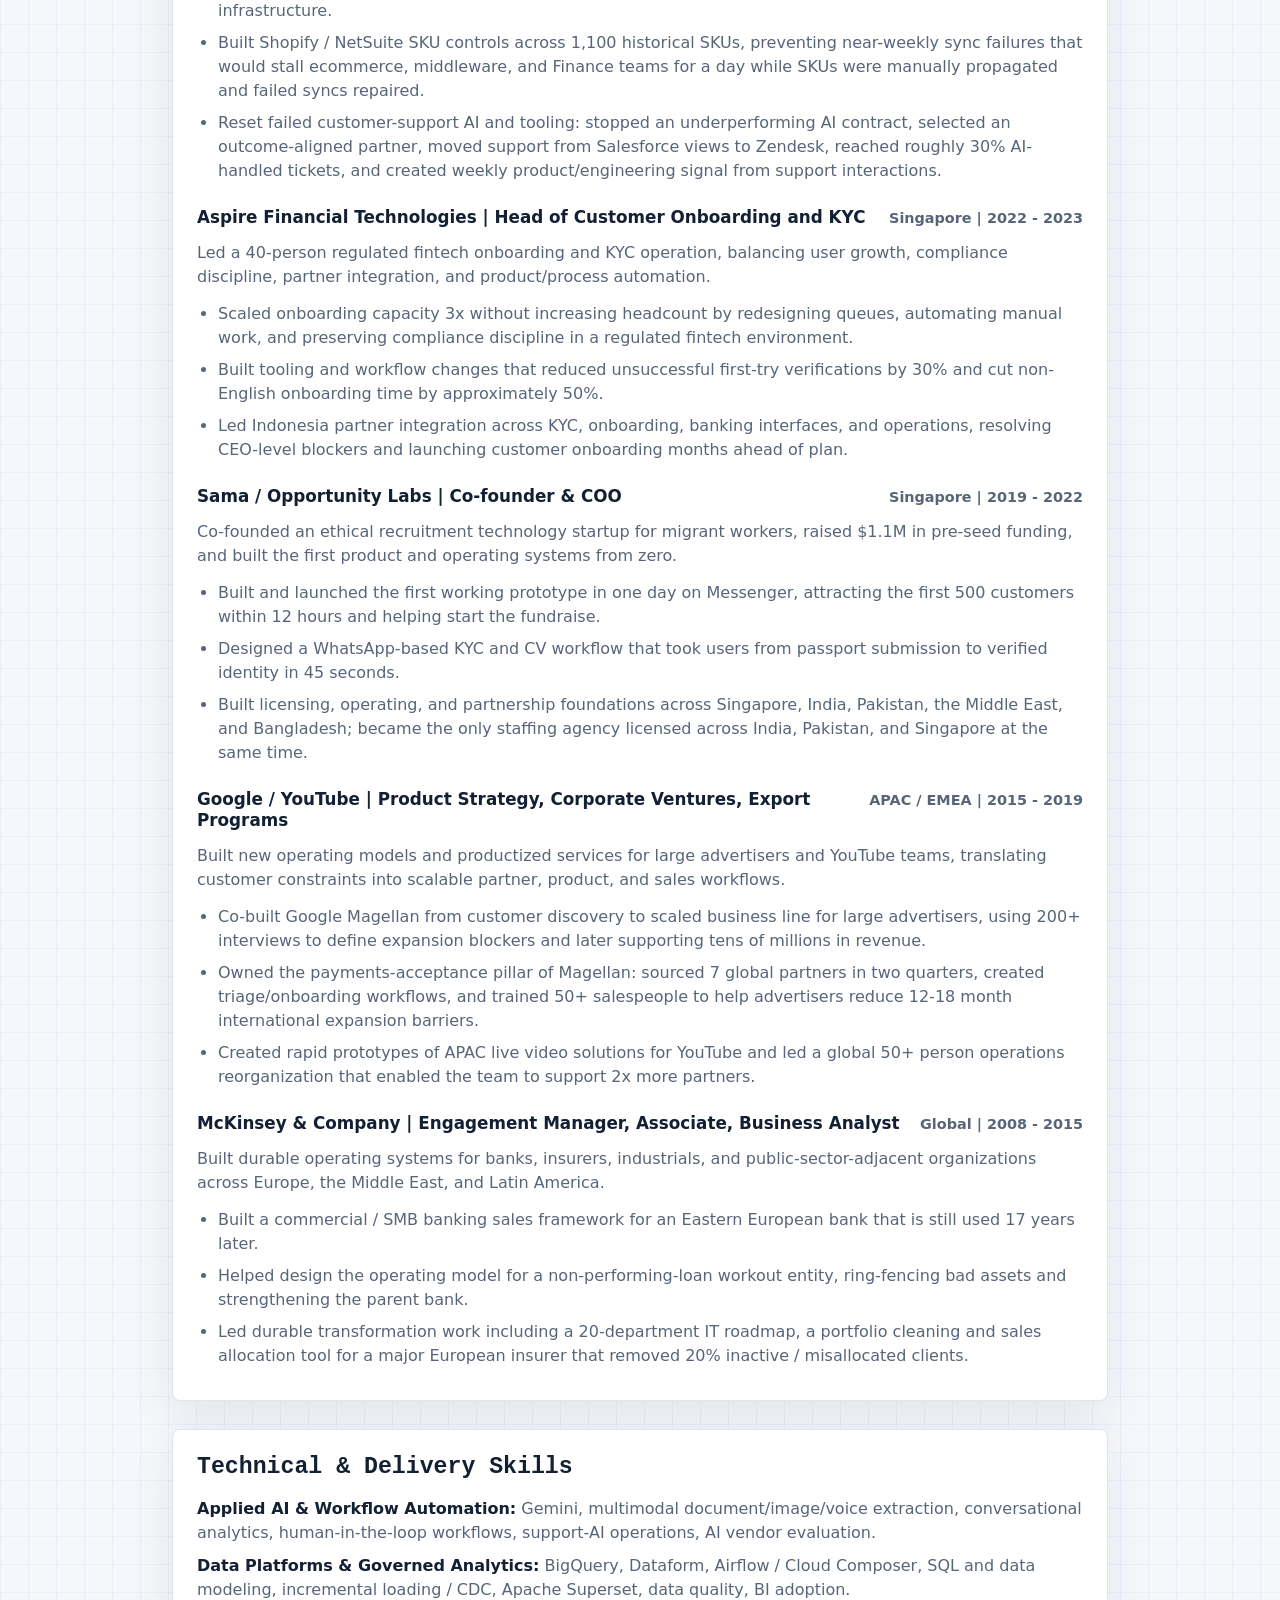
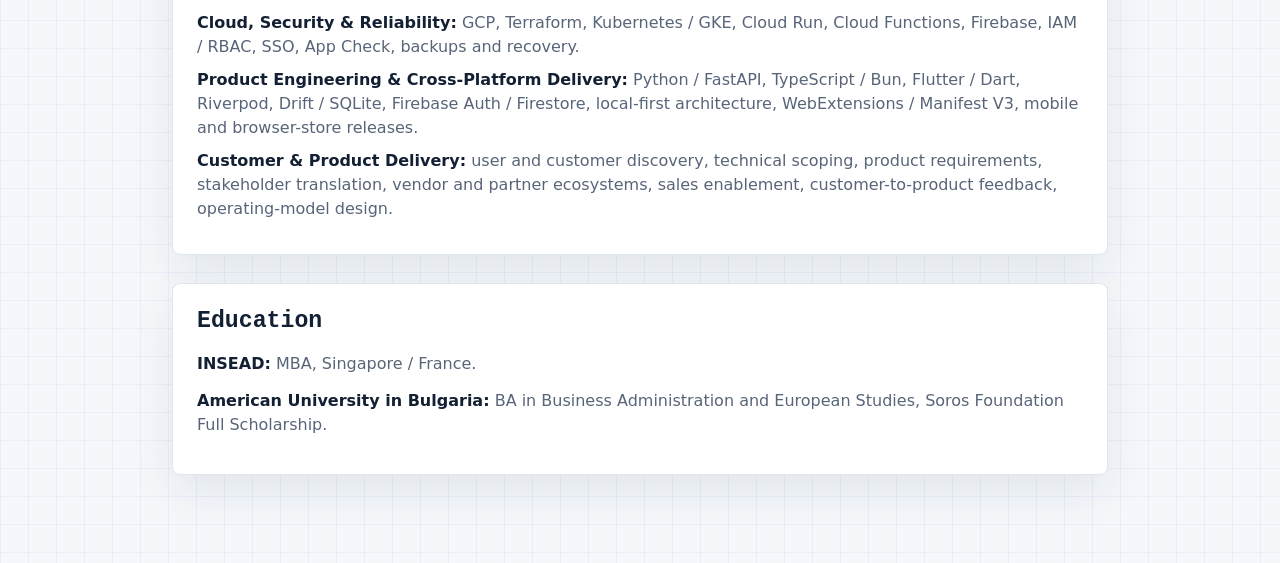
==== commit c5ae859b: "Update portfolio and CV: Korak do glasa 2026, Adiufant Build 25, Prepiši v0.9.3 - Refresh Serbian di" ====
--- a/index.html
+++ b/index.html
@@ -301,12 +301,13 @@
                 <a href="print-friendly-cv.html">Print-friendly CV</a>
                 <a href="https://www.linkedin.com/in/grujicicnemanja/">LinkedIn</a>
                 <span>Singapore / Remote</span>
+                <span>Updated Sep 2026</span>
             </nav>
         </header>
 
         <section>
             <h2>Summary</h2>
-            <p>I engineer clarity out of business chaos. I spent years designing complex systems as a consultant and operator; today, AI-assisted development allows me to build and ship those workflows myself, without waiting for engineering headcount to get started.</p>
+            <p>I engineer clarity out of business chaos. I spent years designing complex systems as a consultant and operator; today, AI-assisted development allows me to build and ship those workflows myself, turning ambiguous business problems into working AI, data, and product systems without waiting for engineering headcount.</p>
             <p>Recent work includes rebuilding a company’s data infrastructure to drive an operational turnaround, scaling regulated fintech onboarding 3x without headcount, automating 30% of support tickets with AI, and co-founding a Google business line that supported tens of millions in revenue. Now, through Vulcanus Holdings, I combine applied-AI research with real product releases to understand what makes AI useful and dependable. Former Google operator, McKinsey consultant, startup founder, and INSEAD MBA.</p>
             <p>Target roles: Practical AI deployment, data/product leadership, solutions architecture, field/technical customer engineering, and builder-heavy product or operations roles.</p>
         </section>
@@ -314,7 +315,7 @@
         <section class="proof">
             <h2>Selected Proof</h2>
             <p><strong><a href="artifacts.html">Selected work &amp; case studies:</a></strong> Sanitized private-platform case studies and public projects behind the CV.</p>
-            <p><strong>Public products:</strong> <a href="artifacts.html#adiufant">Adiufant</a>, an AI app for busy families, live on the Apple App Store and Google Play. Also the open-source <a href="artifacts.html#hocudaglasam">Serbian diaspora voter-registration portal</a>. Case studies, architecture, and live links in selected work.</p>
+            <p><strong>Public products:</strong> Shipped across mobile and browser app stores, demonstrating deliberate trust boundaries with AI: <a href="artifacts.html#adiufant">Adiufant</a> (AI family organizer with Gemini extraction, temporal guardrails, and save-first review; live on Apple App Store &amp; Google Play), <a href="artifacts.html#hocudaglasam">Korak do glasa</a> (civic-tech voter registration platform with automated source-backed recipient verification and zero server-side PII; active for 2026 elections), and <a href="artifacts.html#prepisi">Prepiši</a> (privacy-first offline browser extension with 4,102 reviewed linguistic rules and no model at runtime; live on Chrome, Firefox &amp; Edge). Case studies and architecture in selected work.</p>
         </section>
 
         <section>
@@ -328,7 +329,7 @@
                 <p>Helping businesses and consumers understand where AI creates real value by combining structured research with products and experiments released into real use.</p>
                 <ul>
                     <li>Turn user research and production feedback into product requirements, release decisions, and safeguards—testing where AI is dependable, where it fails, and where human review must remain.</li>
-                    <li>Built and released <a href="artifacts.html#adiufant">Adiufant</a>, an AI app that turns unstructured family information into reviewable calendar events and preparation steps; live on the Apple App Store and Google Play.</li>
+                    <li>Built and released <a href="artifacts.html#adiufant">Adiufant</a> on iOS and Android; iterative production releases added temporal hallucination guards against prior-year drift and dynamic prep-task rescheduling with inline undo, preserving explicit human review before calendar commitment.</li>
                 </ul>
             </article>
 
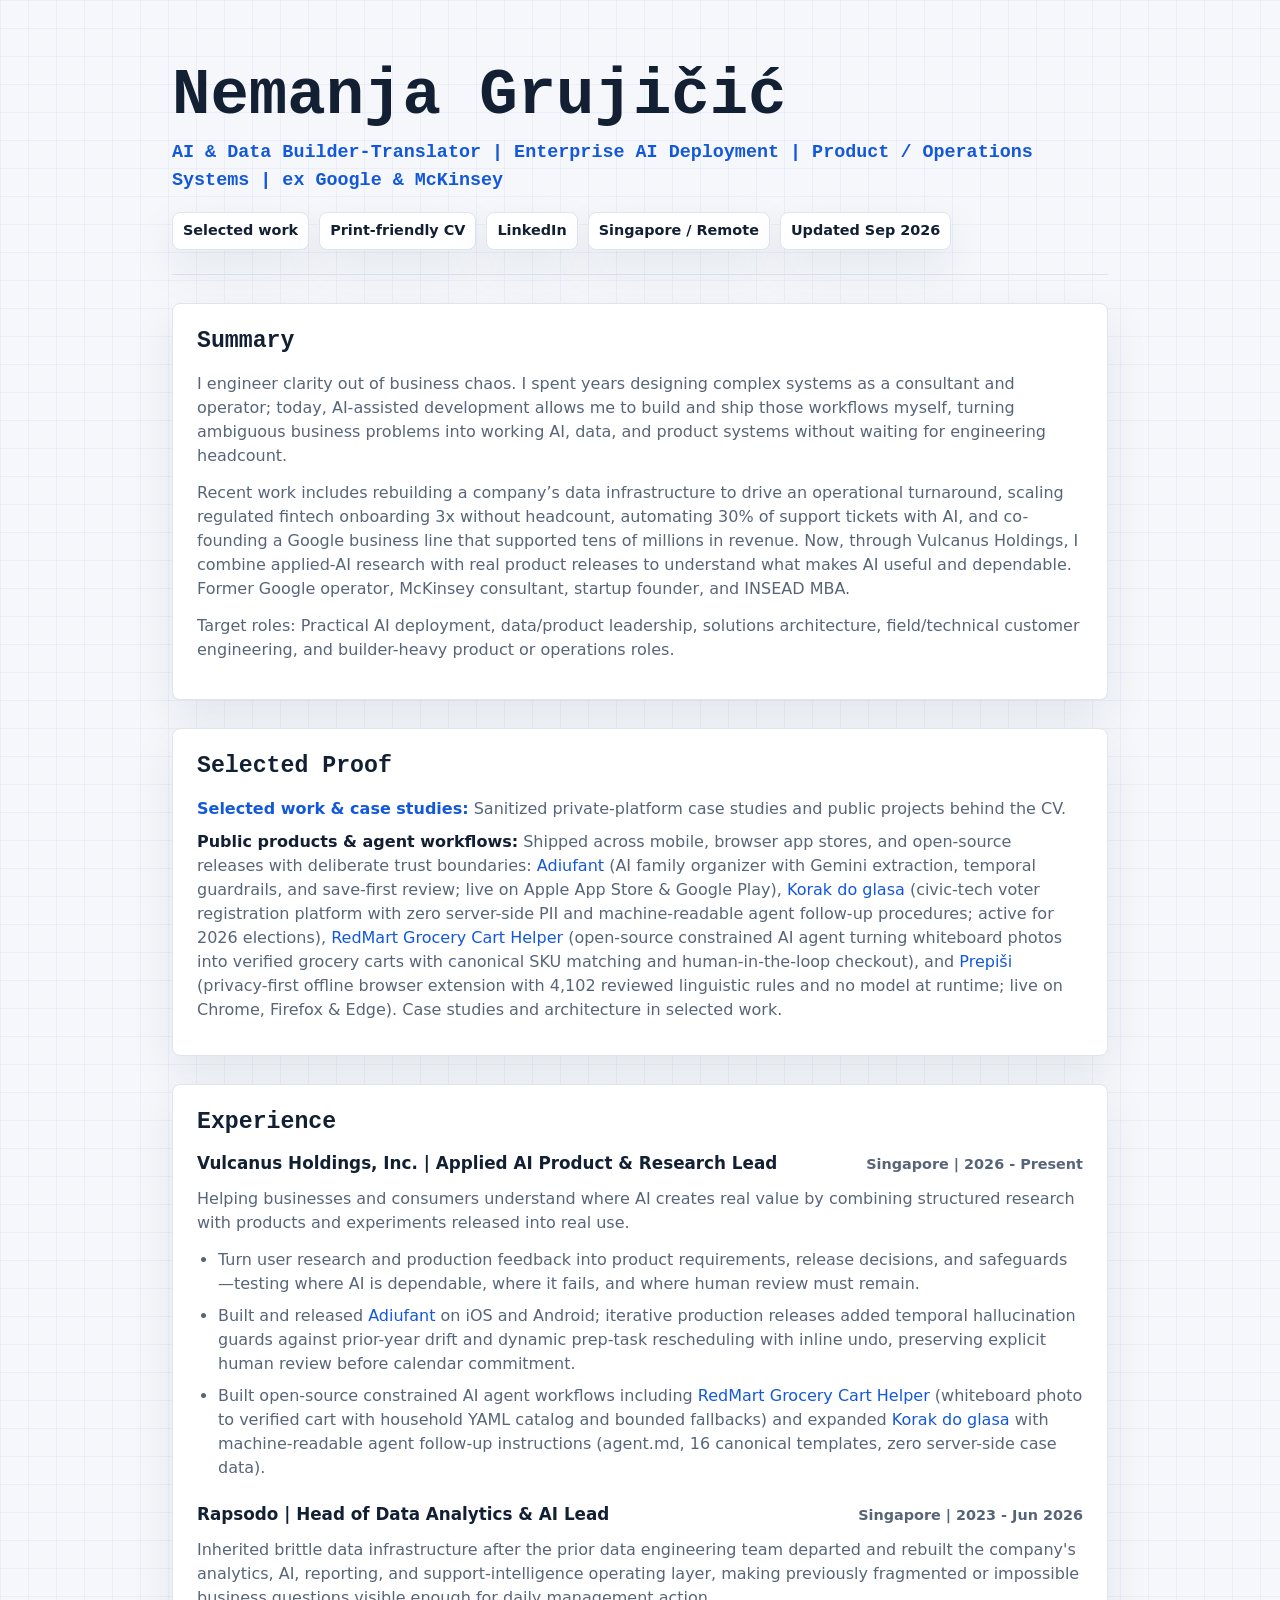
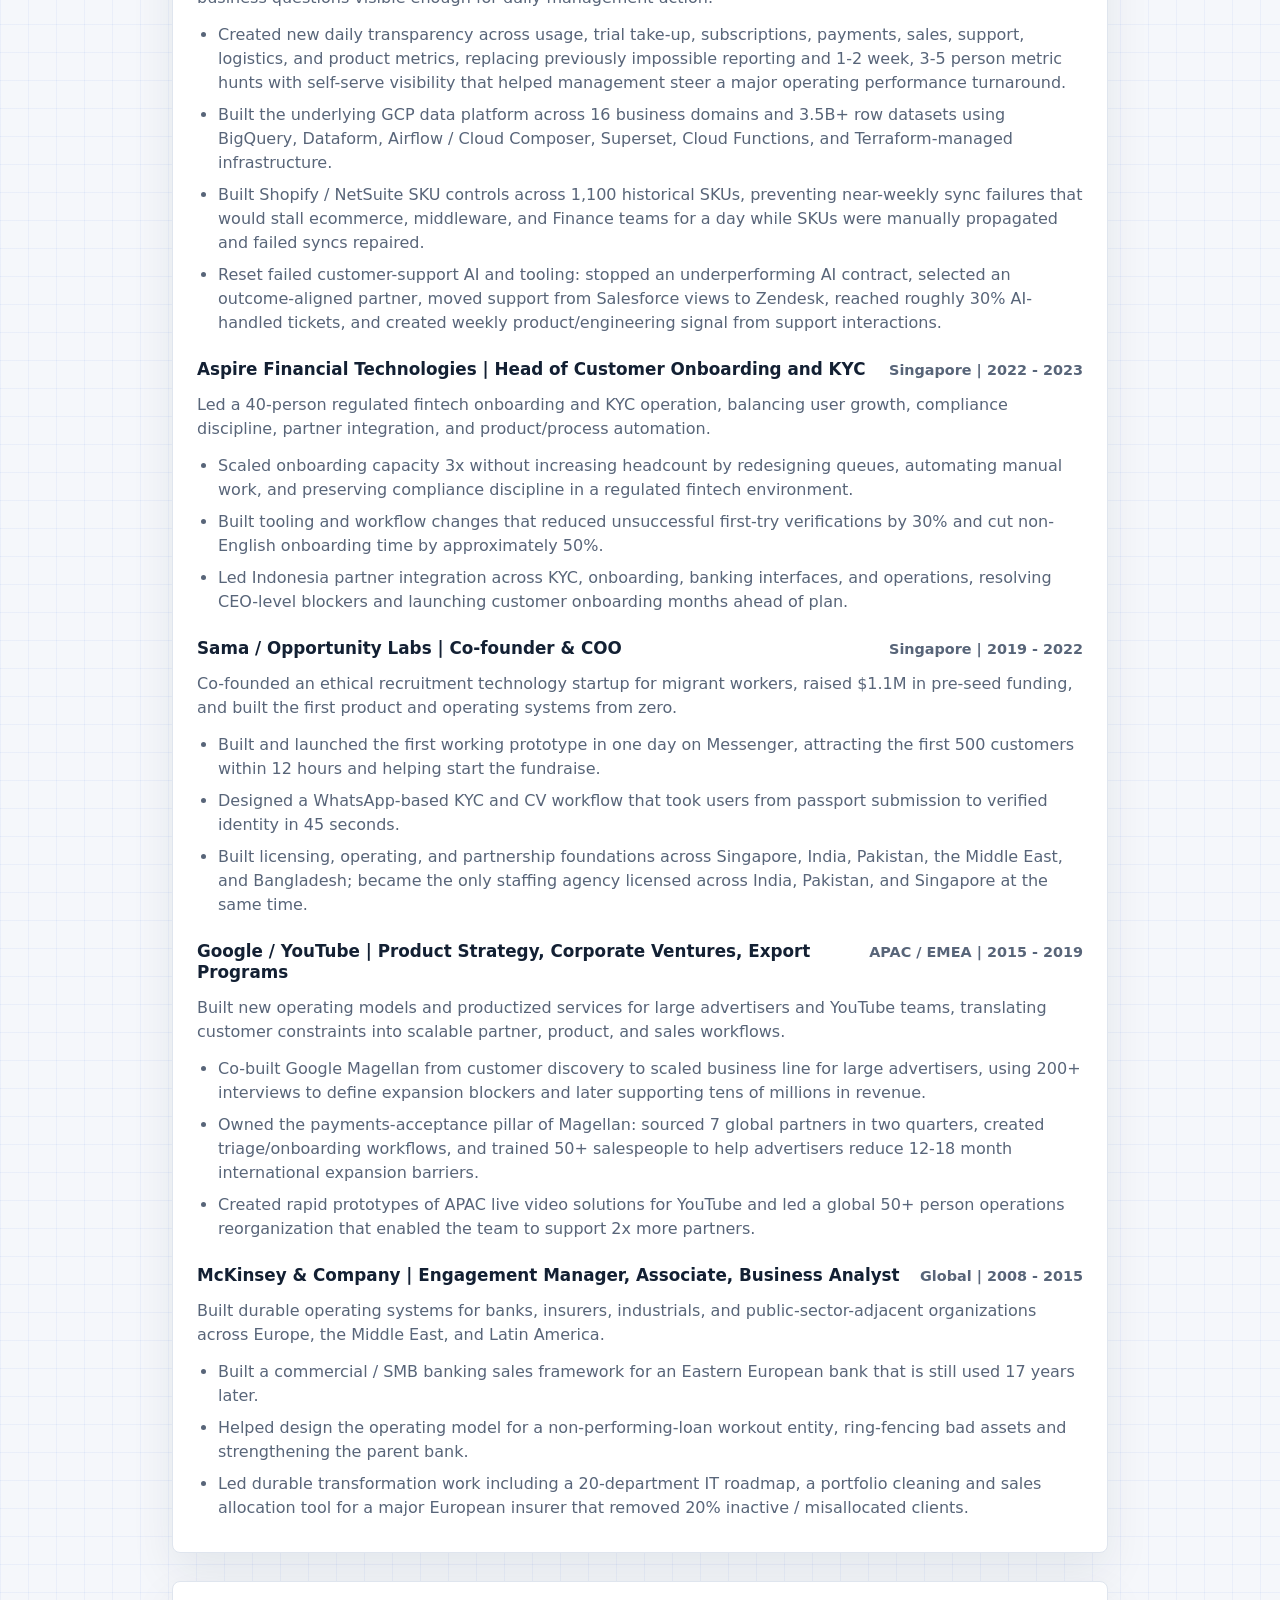
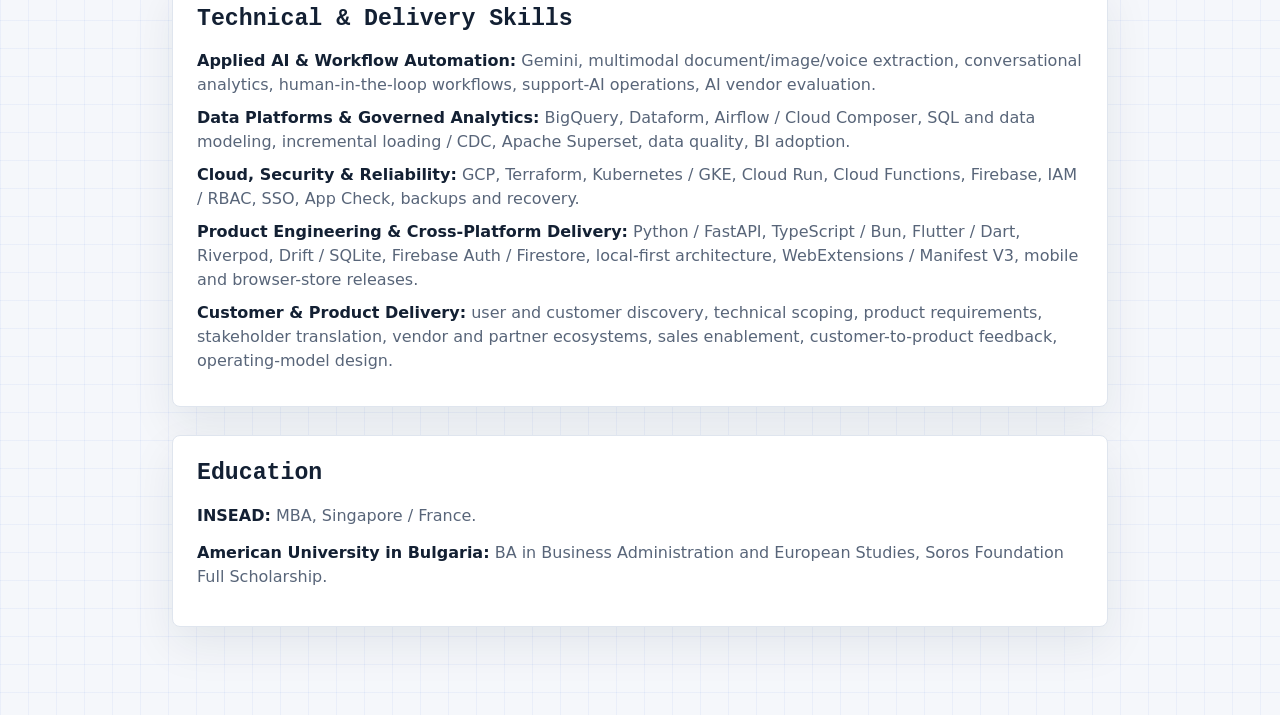
==== commit 5fecf233: "Update project artifacts and improve mobile portfolio navigation" ====
--- a/index.html
+++ b/index.html
@@ -315,7 +315,7 @@
         <section class="proof">
             <h2>Selected Proof</h2>
             <p><strong><a href="artifacts.html">Selected work &amp; case studies:</a></strong> Sanitized private-platform case studies and public projects behind the CV.</p>
-            <p><strong>Public products:</strong> Shipped across mobile and browser app stores, demonstrating deliberate trust boundaries with AI: <a href="artifacts.html#adiufant">Adiufant</a> (AI family organizer with Gemini extraction, temporal guardrails, and save-first review; live on Apple App Store &amp; Google Play), <a href="artifacts.html#hocudaglasam">Korak do glasa</a> (civic-tech voter registration platform with automated source-backed recipient verification and zero server-side PII; active for 2026 elections), and <a href="artifacts.html#prepisi">Prepiši</a> (privacy-first offline browser extension with 4,102 reviewed linguistic rules and no model at runtime; live on Chrome, Firefox &amp; Edge). Case studies and architecture in selected work.</p>
+            <p><strong>Public products &amp; agent workflows:</strong> Shipped across mobile, browser app stores, and open-source releases with deliberate trust boundaries: <a href="artifacts.html#adiufant">Adiufant</a> (AI family organizer with Gemini extraction, temporal guardrails, and save-first review; live on Apple App Store &amp; Google Play), <a href="artifacts.html#hocudaglasam">Korak do glasa</a> (civic-tech voter registration platform with zero server-side PII and machine-readable agent follow-up procedures; active for 2026 elections), <a href="artifacts.html#redmart-grocery">RedMart Grocery Cart Helper</a> (open-source constrained AI agent turning whiteboard photos into verified grocery carts with canonical SKU matching and human-in-the-loop checkout), and <a href="artifacts.html#prepisi">Prepiši</a> (privacy-first offline browser extension with 4,102 reviewed linguistic rules and no model at runtime; live on Chrome, Firefox &amp; Edge). Case studies and architecture in selected work.</p>
         </section>
 
         <section>
@@ -330,6 +330,7 @@
                 <ul>
                     <li>Turn user research and production feedback into product requirements, release decisions, and safeguards—testing where AI is dependable, where it fails, and where human review must remain.</li>
                     <li>Built and released <a href="artifacts.html#adiufant">Adiufant</a> on iOS and Android; iterative production releases added temporal hallucination guards against prior-year drift and dynamic prep-task rescheduling with inline undo, preserving explicit human review before calendar commitment.</li>
+                    <li>Built open-source constrained AI agent workflows including <a href="artifacts.html#redmart-grocery">RedMart Grocery Cart Helper</a> (whiteboard photo to verified cart with household YAML catalog and bounded fallbacks) and expanded <a href="artifacts.html#hocudaglasam">Korak do glasa</a> with machine-readable agent follow-up instructions (agent.md, 16 canonical templates, zero server-side case data).</li>
                 </ul>
             </article>
 
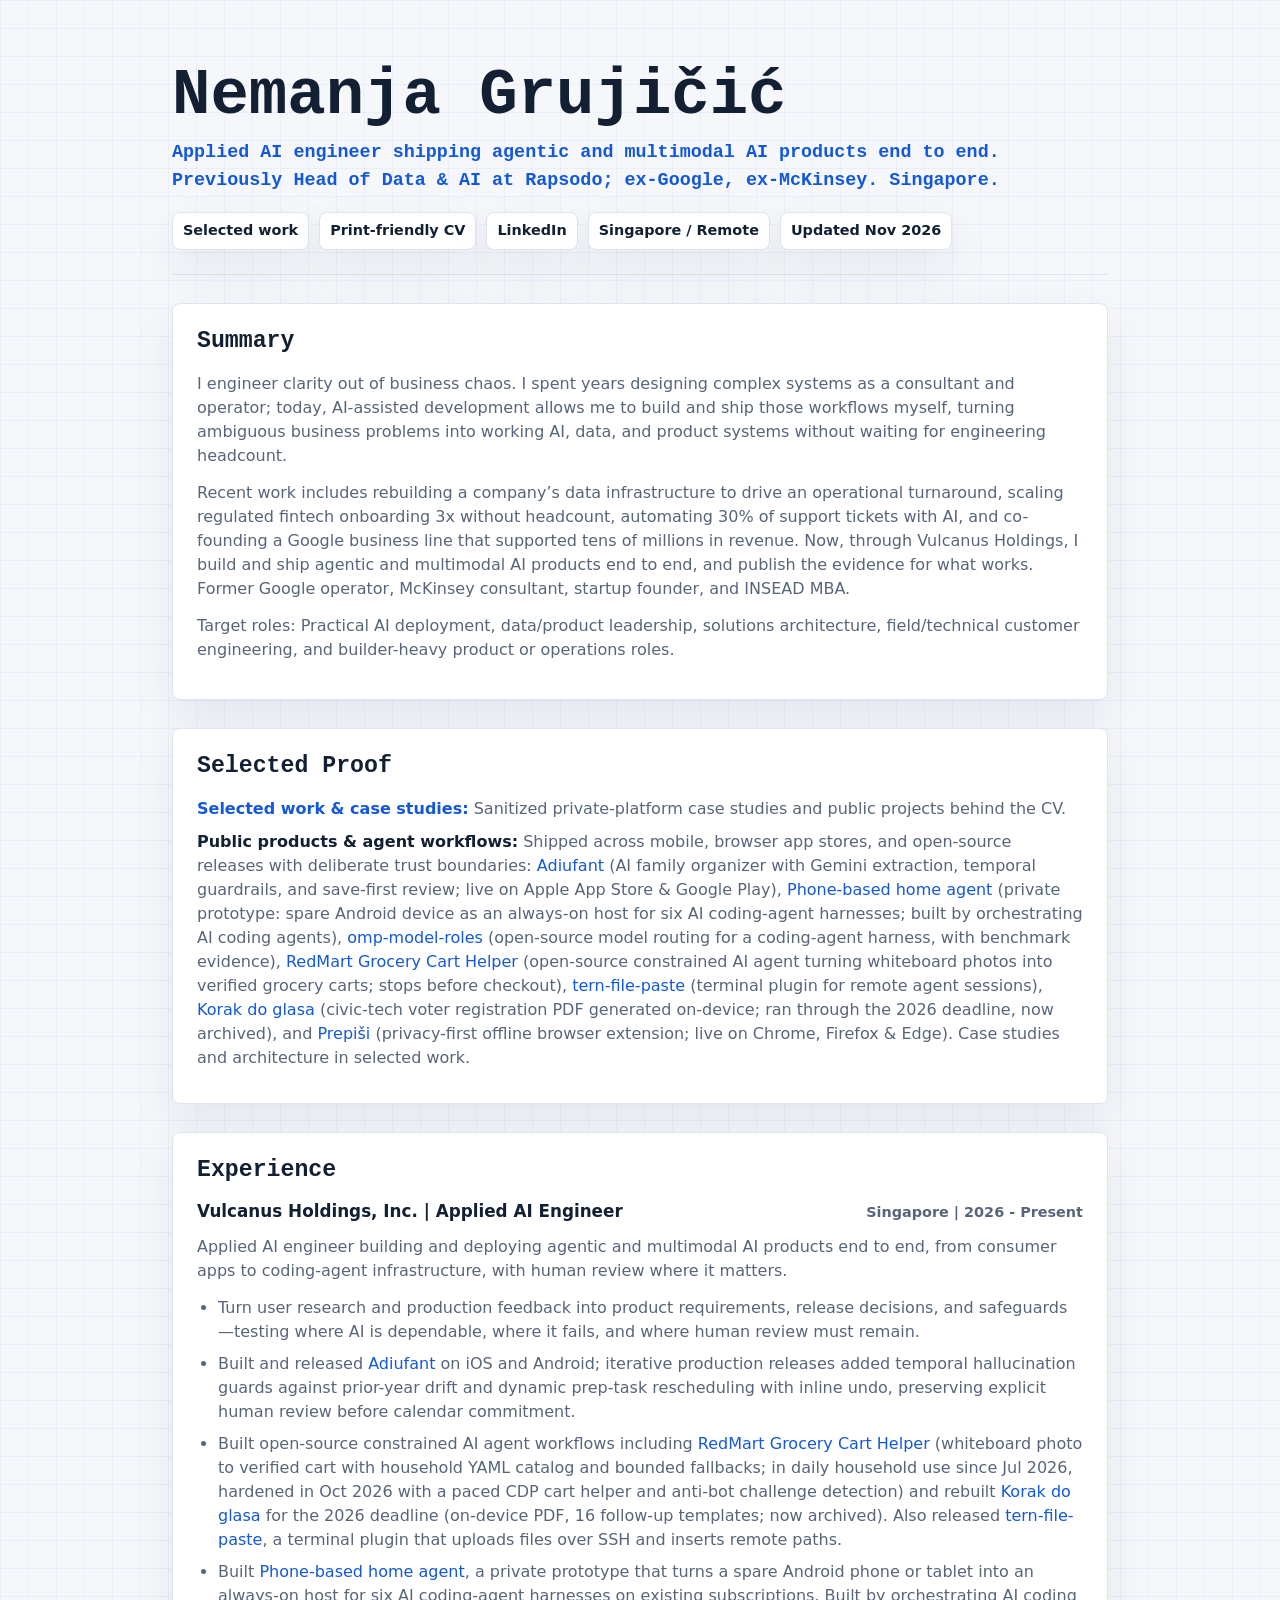
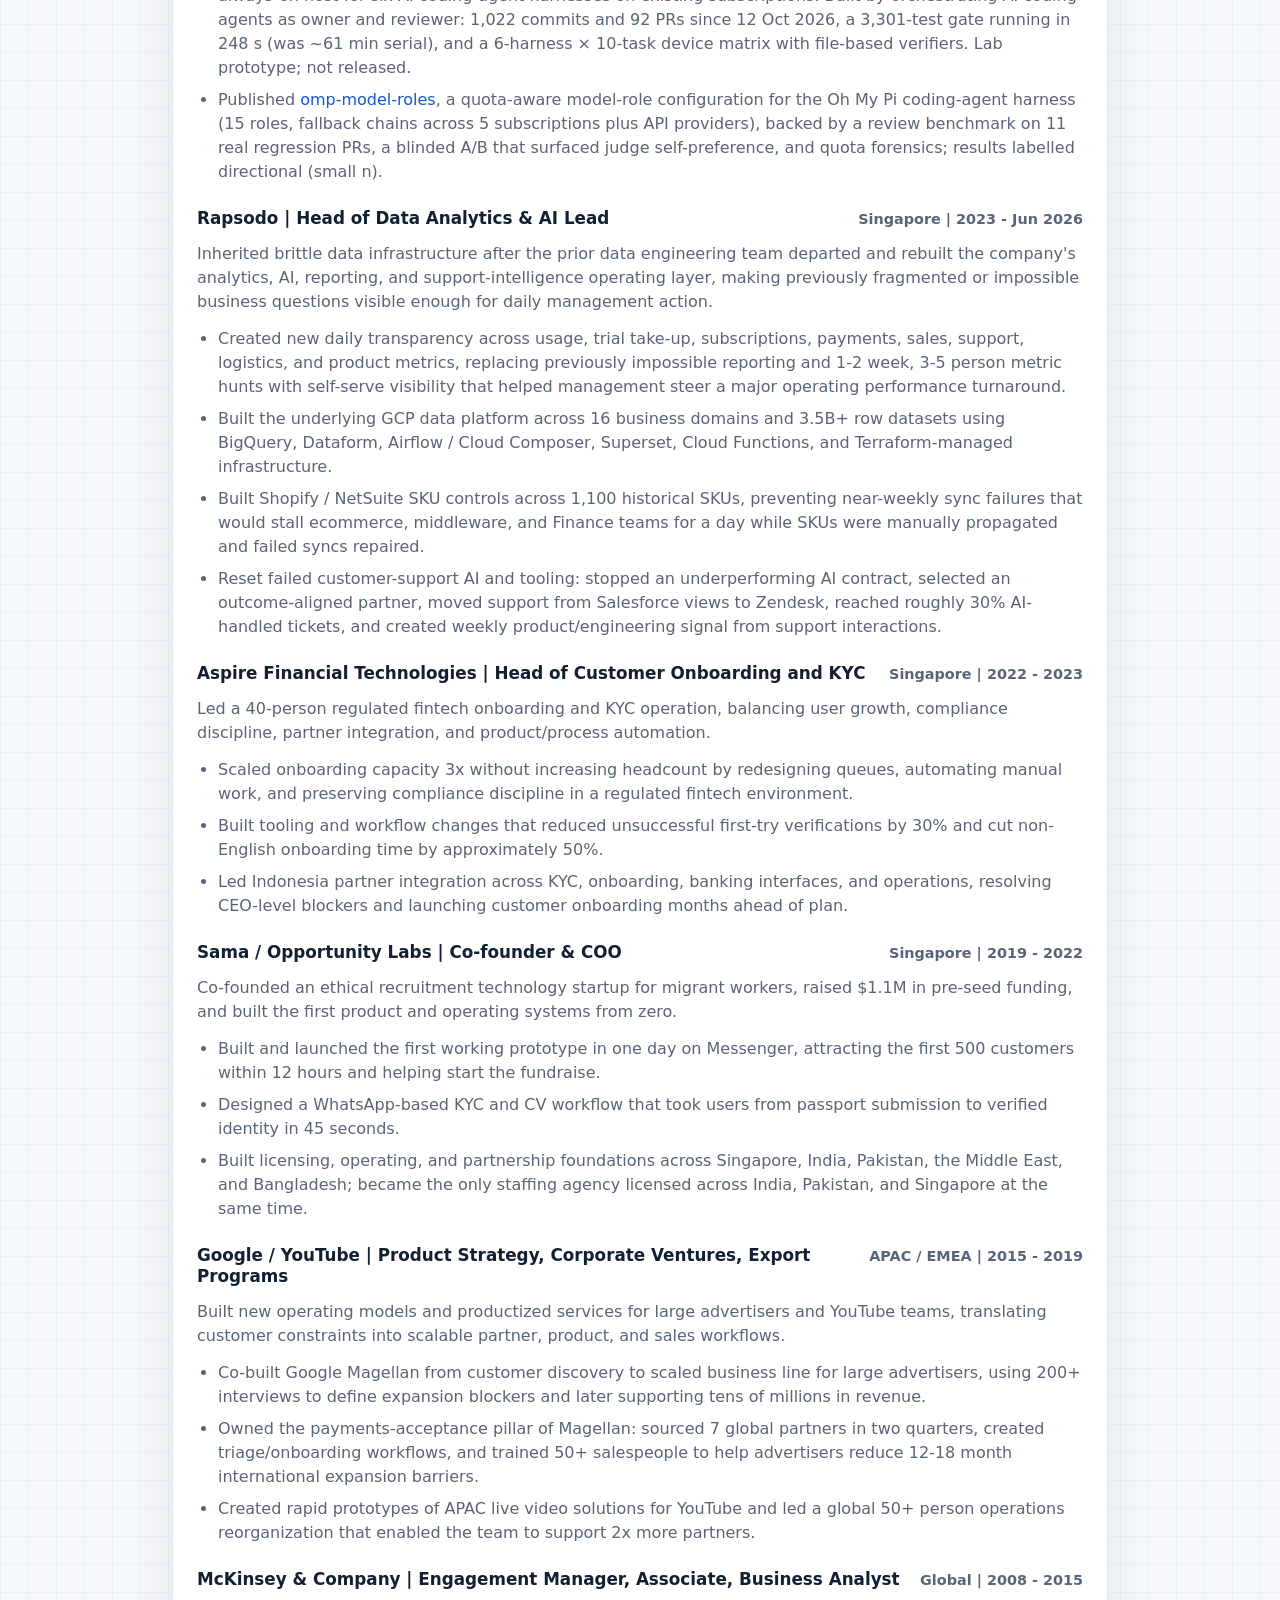
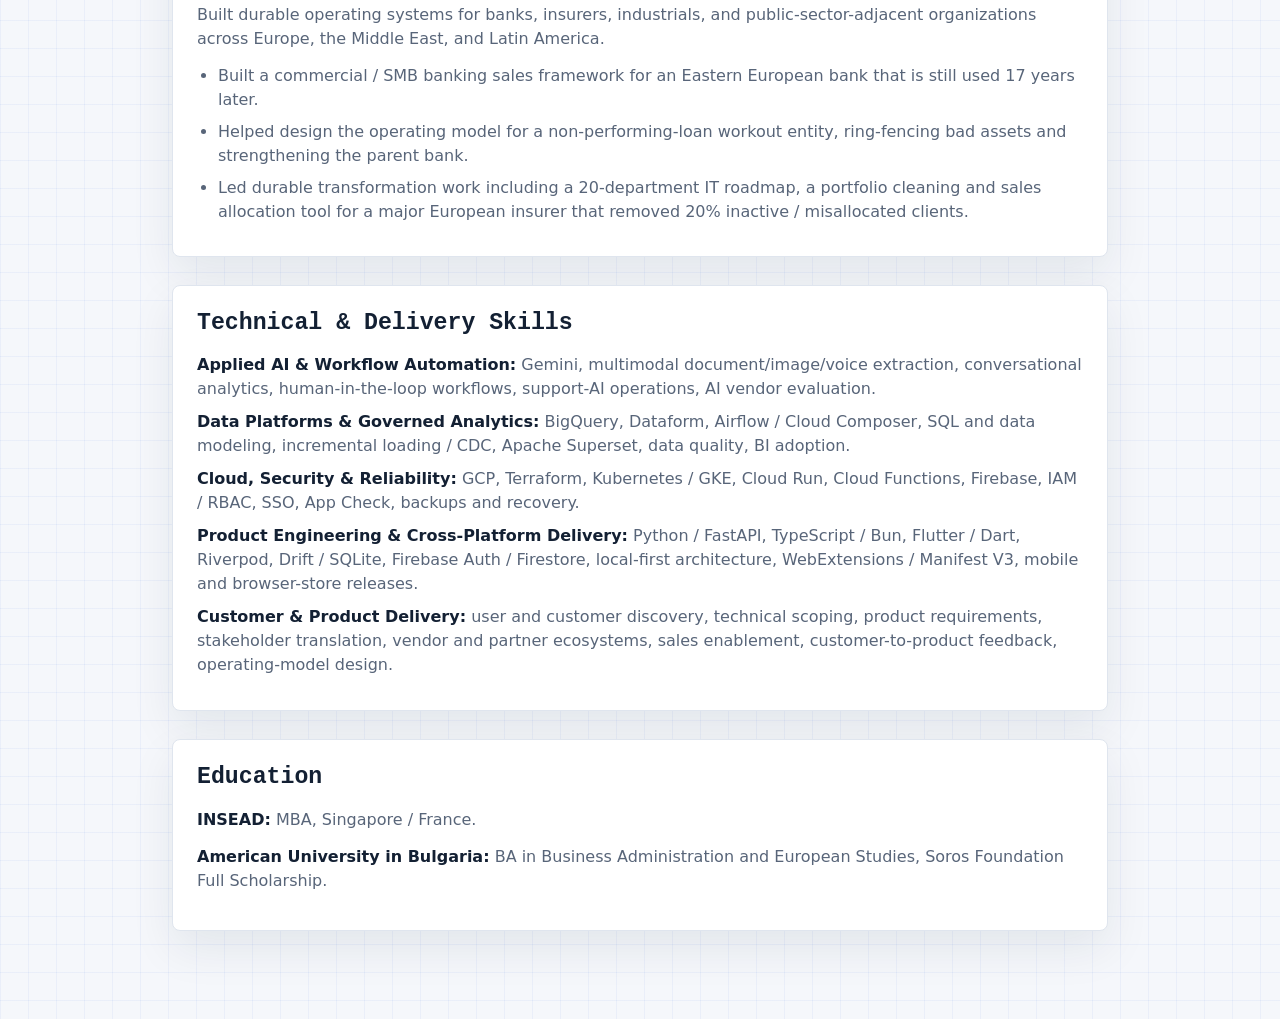
==== commit d1391b88: "Add phone agent, omp-model-roles and tern-file-paste cards; unify Applied AI Engineer title; add OG " ====
--- a/index.html
+++ b/index.html
@@ -4,12 +4,17 @@
     <meta charset="UTF-8">
     <meta name="viewport" content="width=device-width, initial-scale=1.0">
     <title>Nemanja Grujičić - CV</title>
-    <meta name="description" content="Nemanja Grujičić is an AI and data builder-translator with experience in enterprise AI deployment, data platforms, product operations, customer operations, Google, McKinsey, startup leadership, and INSEAD MBA training.">
+    <meta name="description" content="Nemanja Grujičić is an applied AI engineer building and deploying agentic and multimodal AI products end to end, with prior experience in enterprise AI deployment, data platforms, Google, McKinsey, and INSEAD MBA training.">
     <meta name="keywords" content="AI deployment, multimodal AI, human-in-the-loop AI, data product leader, data platform, solutions architecture, field engineering, technical customer engineering, product operations, analytics, BigQuery, GCP, Airflow, Dataform, Superset, Gemini, FastAPI, Flutter, Firebase, Terraform, Kubernetes, Python, TypeScript, McKinsey, Google, INSEAD">
-    <meta property="og:title" content="Nemanja Grujičić - AI & Data Builder-Translator">
-    <meta property="og:description" content="Public CV for an AI/data/product operator-builder focused on practical AI deployment, data platforms, and operating systems.">
+    <meta property="og:title" content="Nemanja Grujičić - Applied AI Engineer">
+    <meta property="og:description" content="Applied AI engineer shipping agentic and multimodal AI products end to end. Previously Head of Data &amp; AI at Rapsodo; ex-Google, ex-McKinsey. Singapore.">
     <meta property="og:type" content="profile">
     <meta property="og:url" content="https://vokativ.github.io/nemanja-selected-work/">
+    <meta property="og:image" content="https://vokativ.github.io/nemanja-selected-work/img/adiufant-hero.png">
+    <meta name="twitter:card" content="summary_large_image">
+    <meta name="twitter:title" content="Nemanja Grujičić - Applied AI Engineer">
+    <meta name="twitter:description" content="Applied AI engineer shipping agentic and multimodal AI products end to end. Previously Head of Data &amp; AI at Rapsodo; ex-Google, ex-McKinsey. Singapore.">
+    <meta name="twitter:image" content="https://vokativ.github.io/nemanja-selected-work/img/adiufant-hero.png">
     <link rel="canonical" href="https://vokativ.github.io/nemanja-selected-work/">
     <script type="application/ld+json">
     {
@@ -21,8 +26,8 @@
             "https://www.linkedin.com/in/grujicicnemanja/",
             "https://github.com/vokativ/"
         ],
-        "jobTitle": "AI & Data Builder-Translator",
-        "description": "AI and data builder-translator with experience in enterprise AI deployment, data platforms, product operations, customer operations, Google, McKinsey, startup leadership, and INSEAD MBA training.",
+        "jobTitle": "Applied AI Engineer",
+        "description": "Applied AI engineer shipping agentic and multimodal AI products end to end, with prior experience in enterprise AI deployment, data platforms, product operations, Google, McKinsey, startup leadership, and INSEAD MBA training.",
         "knowsAbout": [
             "Enterprise AI deployment",
             "Data product leadership",
@@ -295,27 +300,27 @@
     <main class="page">
         <header>
             <h1>Nemanja Grujičić</h1>
-            <div class="subtitle">AI &amp; Data Builder-Translator | Enterprise AI Deployment | Product / Operations Systems | ex Google &amp; McKinsey</div>
+            <div class="subtitle">Applied AI engineer shipping agentic and multimodal AI products end to end. Previously Head of Data &amp; AI at Rapsodo; ex-Google, ex-McKinsey. Singapore.</div>
             <nav class="links" aria-label="Profile links">
                 <a href="artifacts.html">Selected work</a>
                 <a href="print-friendly-cv.html">Print-friendly CV</a>
                 <a href="https://www.linkedin.com/in/grujicicnemanja/">LinkedIn</a>
                 <span>Singapore / Remote</span>
-                <span>Updated Sep 2026</span>
+                <span>Updated Nov 2026</span>
             </nav>
         </header>
 
         <section>
             <h2>Summary</h2>
             <p>I engineer clarity out of business chaos. I spent years designing complex systems as a consultant and operator; today, AI-assisted development allows me to build and ship those workflows myself, turning ambiguous business problems into working AI, data, and product systems without waiting for engineering headcount.</p>
-            <p>Recent work includes rebuilding a company’s data infrastructure to drive an operational turnaround, scaling regulated fintech onboarding 3x without headcount, automating 30% of support tickets with AI, and co-founding a Google business line that supported tens of millions in revenue. Now, through Vulcanus Holdings, I combine applied-AI research with real product releases to understand what makes AI useful and dependable. Former Google operator, McKinsey consultant, startup founder, and INSEAD MBA.</p>
+            <p>Recent work includes rebuilding a company’s data infrastructure to drive an operational turnaround, scaling regulated fintech onboarding 3x without headcount, automating 30% of support tickets with AI, and co-founding a Google business line that supported tens of millions in revenue. Now, through Vulcanus Holdings, I build and ship agentic and multimodal AI products end to end, and publish the evidence for what works. Former Google operator, McKinsey consultant, startup founder, and INSEAD MBA.</p>
             <p>Target roles: Practical AI deployment, data/product leadership, solutions architecture, field/technical customer engineering, and builder-heavy product or operations roles.</p>
         </section>
 
         <section class="proof">
             <h2>Selected Proof</h2>
             <p><strong><a href="artifacts.html">Selected work &amp; case studies:</a></strong> Sanitized private-platform case studies and public projects behind the CV.</p>
-            <p><strong>Public products &amp; agent workflows:</strong> Shipped across mobile, browser app stores, and open-source releases with deliberate trust boundaries: <a href="artifacts.html#adiufant">Adiufant</a> (AI family organizer with Gemini extraction, temporal guardrails, and save-first review; live on Apple App Store &amp; Google Play), <a href="artifacts.html#hocudaglasam">Korak do glasa</a> (civic-tech voter registration platform with zero server-side PII and machine-readable agent follow-up procedures; active for 2026 elections), <a href="artifacts.html#redmart-grocery">RedMart Grocery Cart Helper</a> (open-source constrained AI agent turning whiteboard photos into verified grocery carts with canonical SKU matching and human-in-the-loop checkout), and <a href="artifacts.html#prepisi">Prepiši</a> (privacy-first offline browser extension with 4,102 reviewed linguistic rules and no model at runtime; live on Chrome, Firefox &amp; Edge). Case studies and architecture in selected work.</p>
+            <p><strong>Public products &amp; agent workflows:</strong> Shipped across mobile, browser app stores, and open-source releases with deliberate trust boundaries: <a href="artifacts.html#adiufant">Adiufant</a> (AI family organizer with Gemini extraction, temporal guardrails, and save-first review; live on Apple App Store &amp; Google Play), <a href="artifacts.html#phone-based-agent">Phone-based home agent</a> (private prototype: spare Android device as an always-on host for six AI coding-agent harnesses; built by orchestrating AI coding agents), <a href="artifacts.html#omp-model-roles">omp-model-roles</a> (open-source model routing for a coding-agent harness, with benchmark evidence), <a href="artifacts.html#redmart-grocery">RedMart Grocery Cart Helper</a> (open-source constrained AI agent turning whiteboard photos into verified grocery carts; stops before checkout), <a href="artifacts.html#tern-file-paste">tern-file-paste</a> (terminal plugin for remote agent sessions), <a href="artifacts.html#hocudaglasam">Korak do glasa</a> (civic-tech voter registration PDF generated on-device; ran through the 2026 deadline, now archived), and <a href="artifacts.html#prepisi">Prepiši</a> (privacy-first offline browser extension; live on Chrome, Firefox &amp; Edge). Case studies and architecture in selected work.</p>
         </section>
 
         <section>
@@ -323,14 +328,16 @@
 
             <article class="role">
                 <div class="role-head">
-                    <h3>Vulcanus Holdings, Inc. | Applied AI Product &amp; Research Lead</h3>
+                    <h3>Vulcanus Holdings, Inc. | Applied AI Engineer</h3>
                     <div class="meta">Singapore | 2026 - Present</div>
                 </div>
-                <p>Helping businesses and consumers understand where AI creates real value by combining structured research with products and experiments released into real use.</p>
+                <p>Applied AI engineer building and deploying agentic and multimodal AI products end to end, from consumer apps to coding-agent infrastructure, with human review where it matters.</p>
                 <ul>
                     <li>Turn user research and production feedback into product requirements, release decisions, and safeguards—testing where AI is dependable, where it fails, and where human review must remain.</li>
                     <li>Built and released <a href="artifacts.html#adiufant">Adiufant</a> on iOS and Android; iterative production releases added temporal hallucination guards against prior-year drift and dynamic prep-task rescheduling with inline undo, preserving explicit human review before calendar commitment.</li>
-                    <li>Built open-source constrained AI agent workflows including <a href="artifacts.html#redmart-grocery">RedMart Grocery Cart Helper</a> (whiteboard photo to verified cart with household YAML catalog and bounded fallbacks) and expanded <a href="artifacts.html#hocudaglasam">Korak do glasa</a> with machine-readable agent follow-up instructions (agent.md, 16 canonical templates, zero server-side case data).</li>
+                    <li>Built open-source constrained AI agent workflows including <a href="artifacts.html#redmart-grocery">RedMart Grocery Cart Helper</a> (whiteboard photo to verified cart with household YAML catalog and bounded fallbacks; in daily household use since Jul 2026, hardened in Oct 2026 with a paced CDP cart helper and anti-bot challenge detection) and rebuilt <a href="artifacts.html#hocudaglasam">Korak do glasa</a> for the 2026 deadline (on-device PDF, 16 follow-up templates; now archived). Also released <a href="artifacts.html#tern-file-paste">tern-file-paste</a>, a terminal plugin that uploads files over SSH and inserts remote paths.</li>
+                    <li>Built <a href="artifacts.html#phone-based-agent">Phone-based home agent</a>, a private prototype that turns a spare Android phone or tablet into an always-on host for six AI coding-agent harnesses on existing subscriptions. Built by orchestrating AI coding agents as owner and reviewer: 1,022 commits and 92 PRs since 12 Oct 2026, a 3,301-test gate running in 248 s (was ~61 min serial), and a 6-harness × 10-task device matrix with file-based verifiers. Lab prototype; not released.</li>
+                    <li>Published <a href="artifacts.html#omp-model-roles">omp-model-roles</a>, a quota-aware model-role configuration for the Oh My Pi coding-agent harness (15 roles, fallback chains across 5 subscriptions plus API providers), backed by a review benchmark on 11 real regression PRs, a blinded A/B that surfaced judge self-preference, and quota forensics; results labelled directional (small n).</li>
                 </ul>
             </article>
 
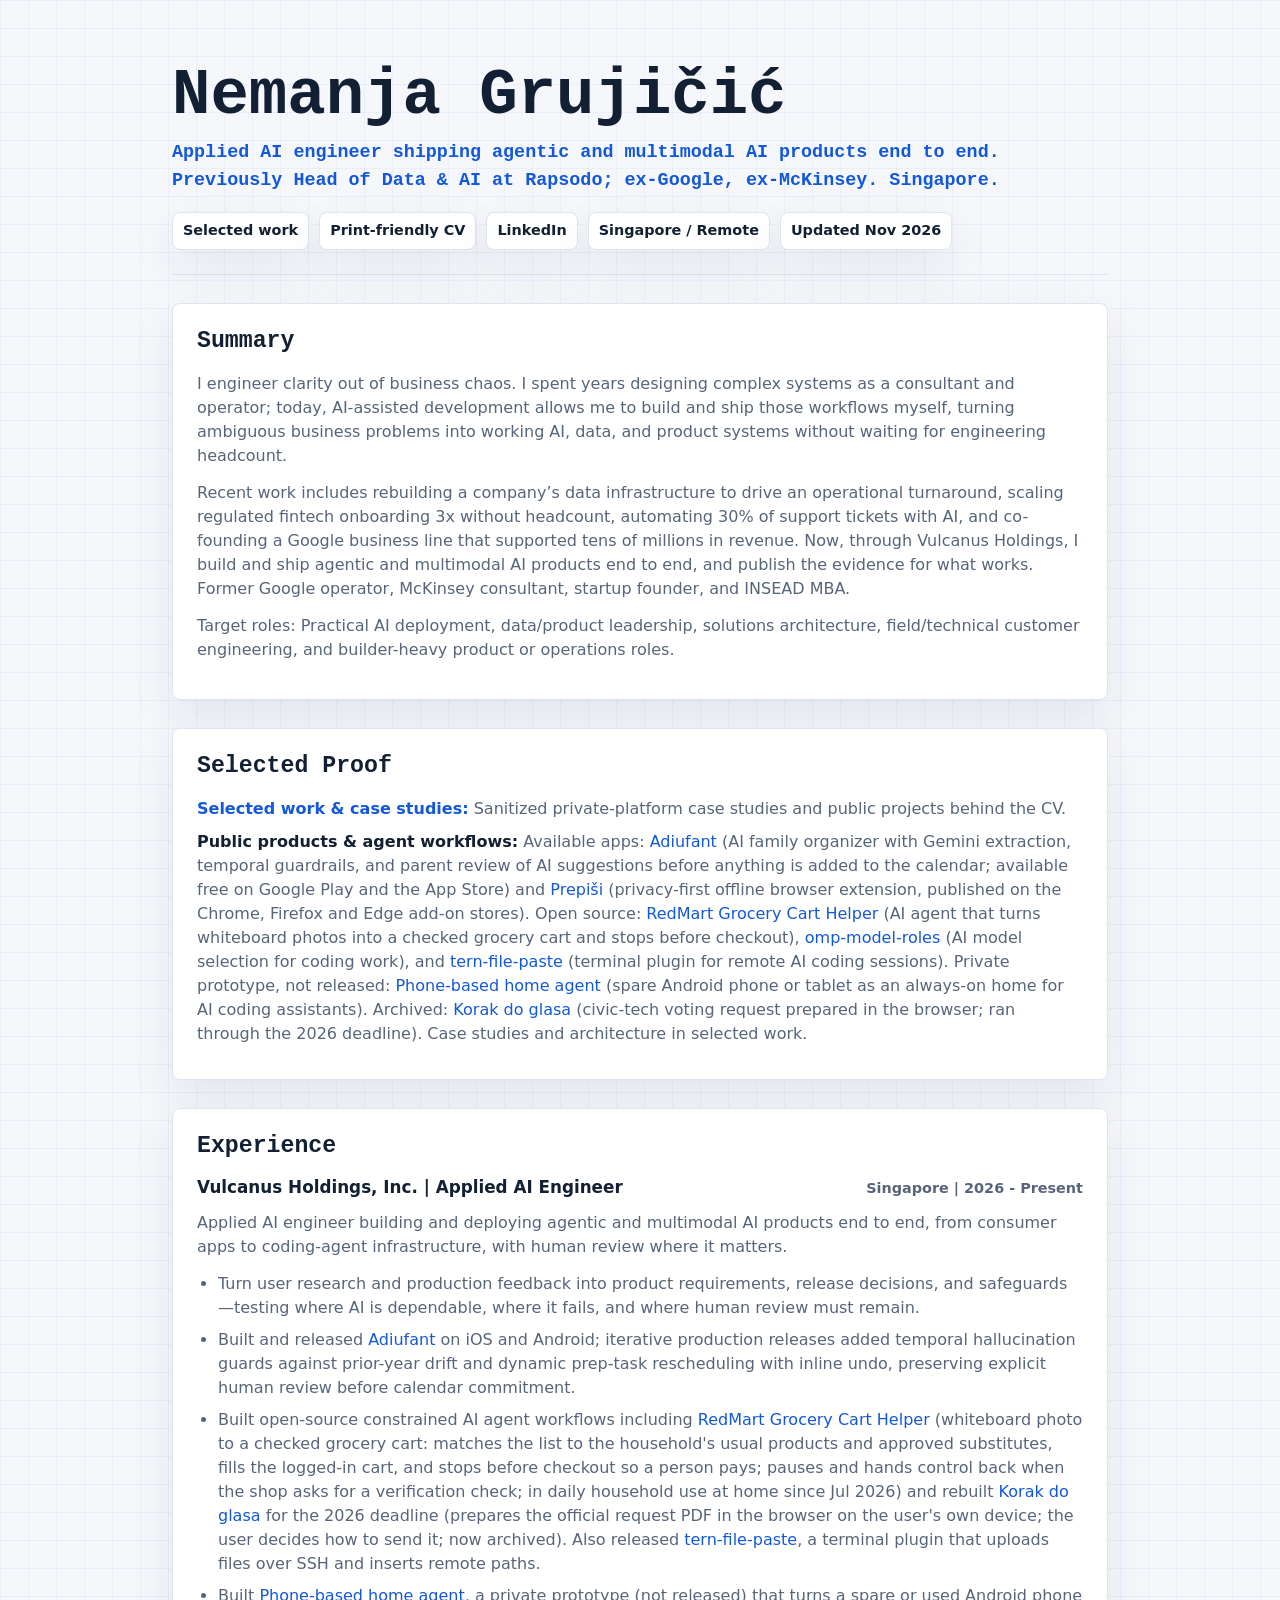
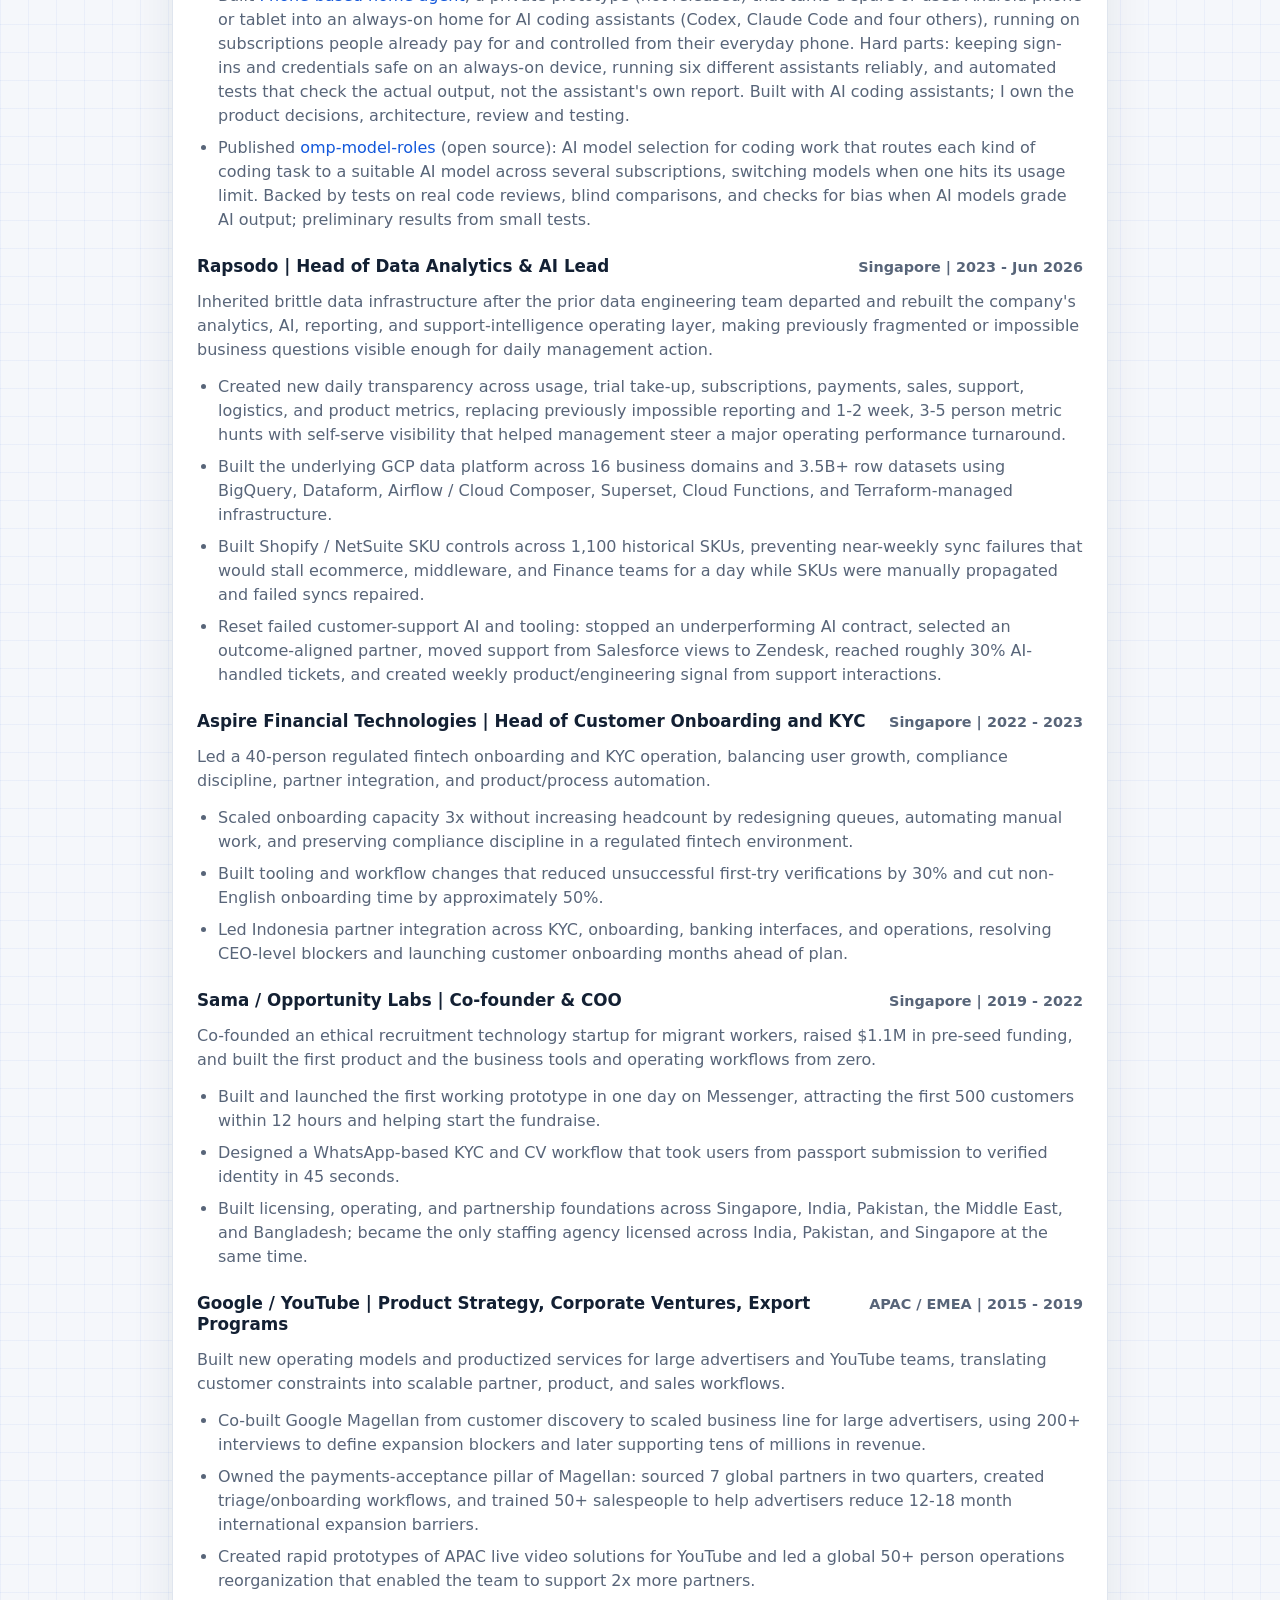
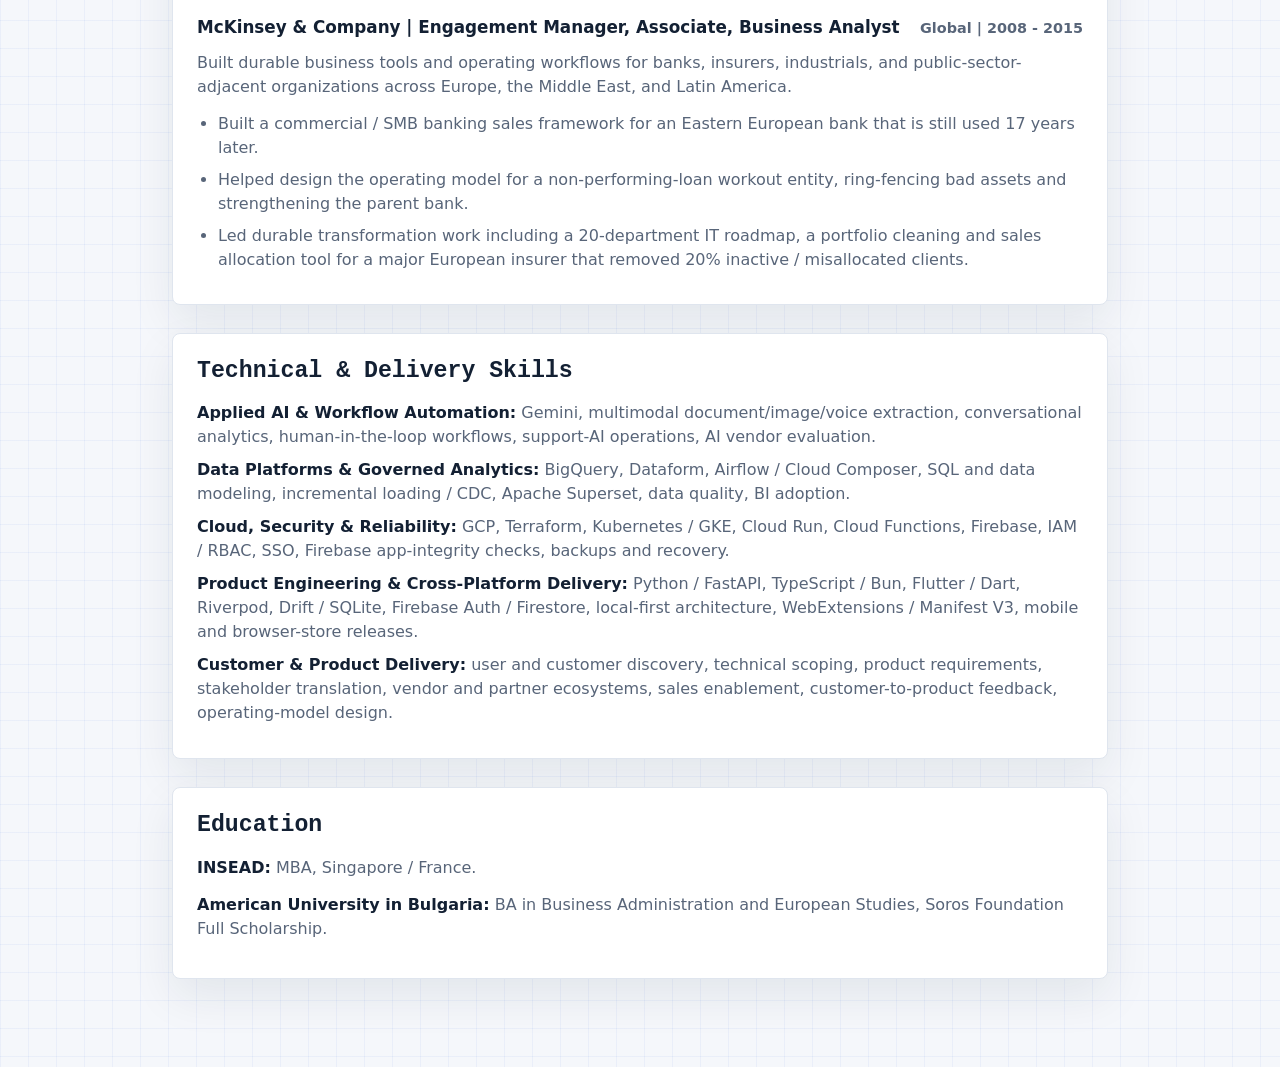
==== commit 6815eb5c: "Rewrite project copy for recruiters: drop activity metrics and jargon, clarify store wording and pri" ====
--- a/index.html
+++ b/index.html
@@ -320,7 +320,7 @@
         <section class="proof">
             <h2>Selected Proof</h2>
             <p><strong><a href="artifacts.html">Selected work &amp; case studies:</a></strong> Sanitized private-platform case studies and public projects behind the CV.</p>
-            <p><strong>Public products &amp; agent workflows:</strong> Shipped across mobile, browser app stores, and open-source releases with deliberate trust boundaries: <a href="artifacts.html#adiufant">Adiufant</a> (AI family organizer with Gemini extraction, temporal guardrails, and save-first review; live on Apple App Store &amp; Google Play), <a href="artifacts.html#phone-based-agent">Phone-based home agent</a> (private prototype: spare Android device as an always-on host for six AI coding-agent harnesses; built by orchestrating AI coding agents), <a href="artifacts.html#omp-model-roles">omp-model-roles</a> (open-source model routing for a coding-agent harness, with benchmark evidence), <a href="artifacts.html#redmart-grocery">RedMart Grocery Cart Helper</a> (open-source constrained AI agent turning whiteboard photos into verified grocery carts; stops before checkout), <a href="artifacts.html#tern-file-paste">tern-file-paste</a> (terminal plugin for remote agent sessions), <a href="artifacts.html#hocudaglasam">Korak do glasa</a> (civic-tech voter registration PDF generated on-device; ran through the 2026 deadline, now archived), and <a href="artifacts.html#prepisi">Prepiši</a> (privacy-first offline browser extension; live on Chrome, Firefox &amp; Edge). Case studies and architecture in selected work.</p>
+            <p><strong>Public products &amp; agent workflows:</strong> Available apps: <a href="artifacts.html#adiufant">Adiufant</a> (AI family organizer with Gemini extraction, temporal guardrails, and parent review of AI suggestions before anything is added to the calendar; available free on Google Play and the App Store) and <a href="artifacts.html#prepisi">Prepiši</a> (privacy-first offline browser extension, published on the Chrome, Firefox and Edge add-on stores). Open source: <a href="artifacts.html#redmart-grocery">RedMart Grocery Cart Helper</a> (AI agent that turns whiteboard photos into a checked grocery cart and stops before checkout), <a href="artifacts.html#omp-model-roles">omp-model-roles</a> (AI model selection for coding work), and <a href="artifacts.html#tern-file-paste">tern-file-paste</a> (terminal plugin for remote AI coding sessions). Private prototype, not released: <a href="artifacts.html#phone-based-agent">Phone-based home agent</a> (spare Android phone or tablet as an always-on home for AI coding assistants). Archived: <a href="artifacts.html#hocudaglasam">Korak do glasa</a> (civic-tech voting request prepared in the browser; ran through the 2026 deadline). Case studies and architecture in selected work.</p>
         </section>
 
         <section>
@@ -335,9 +335,9 @@
                 <ul>
                     <li>Turn user research and production feedback into product requirements, release decisions, and safeguards—testing where AI is dependable, where it fails, and where human review must remain.</li>
                     <li>Built and released <a href="artifacts.html#adiufant">Adiufant</a> on iOS and Android; iterative production releases added temporal hallucination guards against prior-year drift and dynamic prep-task rescheduling with inline undo, preserving explicit human review before calendar commitment.</li>
-                    <li>Built open-source constrained AI agent workflows including <a href="artifacts.html#redmart-grocery">RedMart Grocery Cart Helper</a> (whiteboard photo to verified cart with household YAML catalog and bounded fallbacks; in daily household use since Jul 2026, hardened in Oct 2026 with a paced CDP cart helper and anti-bot challenge detection) and rebuilt <a href="artifacts.html#hocudaglasam">Korak do glasa</a> for the 2026 deadline (on-device PDF, 16 follow-up templates; now archived). Also released <a href="artifacts.html#tern-file-paste">tern-file-paste</a>, a terminal plugin that uploads files over SSH and inserts remote paths.</li>
-                    <li>Built <a href="artifacts.html#phone-based-agent">Phone-based home agent</a>, a private prototype that turns a spare Android phone or tablet into an always-on host for six AI coding-agent harnesses on existing subscriptions. Built by orchestrating AI coding agents as owner and reviewer: 1,022 commits and 92 PRs since 12 Oct 2026, a 3,301-test gate running in 248 s (was ~61 min serial), and a 6-harness × 10-task device matrix with file-based verifiers. Lab prototype; not released.</li>
-                    <li>Published <a href="artifacts.html#omp-model-roles">omp-model-roles</a>, a quota-aware model-role configuration for the Oh My Pi coding-agent harness (15 roles, fallback chains across 5 subscriptions plus API providers), backed by a review benchmark on 11 real regression PRs, a blinded A/B that surfaced judge self-preference, and quota forensics; results labelled directional (small n).</li>
+                    <li>Built open-source constrained AI agent workflows including <a href="artifacts.html#redmart-grocery">RedMart Grocery Cart Helper</a> (whiteboard photo to a checked grocery cart: matches the list to the household's usual products and approved substitutes, fills the logged-in cart, and stops before checkout so a person pays; pauses and hands control back when the shop asks for a verification check; in daily household use at home since Jul 2026) and rebuilt <a href="artifacts.html#hocudaglasam">Korak do glasa</a> for the 2026 deadline (prepares the official request PDF in the browser on the user's own device; the user decides how to send it; now archived). Also released <a href="artifacts.html#tern-file-paste">tern-file-paste</a>, a terminal plugin that uploads files over SSH and inserts remote paths.</li>
+                    <li>Built <a href="artifacts.html#phone-based-agent">Phone-based home agent</a>, a private prototype (not released) that turns a spare or used Android phone or tablet into an always-on home for AI coding assistants (Codex, Claude Code and four others), running on subscriptions people already pay for and controlled from their everyday phone. Hard parts: keeping sign-ins and credentials safe on an always-on device, running six different assistants reliably, and automated tests that check the actual output, not the assistant's own report. Built with AI coding assistants; I own the product decisions, architecture, review and testing.</li>
+                    <li>Published <a href="artifacts.html#omp-model-roles">omp-model-roles</a> (open source): AI model selection for coding work that routes each kind of coding task to a suitable AI model across several subscriptions, switching models when one hits its usage limit. Backed by tests on real code reviews, blind comparisons, and checks for bias when AI models grade AI output; preliminary results from small tests.</li>
                 </ul>
             </article>
 
@@ -373,7 +373,7 @@
                     <h3>Sama / Opportunity Labs | Co-founder &amp; COO</h3>
                     <div class="meta">Singapore | 2019 - 2022</div>
                 </div>
-                <p>Co-founded an ethical recruitment technology startup for migrant workers, raised $1.1M in pre-seed funding, and built the first product and operating systems from zero.</p>
+                <p>Co-founded an ethical recruitment technology startup for migrant workers, raised $1.1M in pre-seed funding, and built the first product and the business tools and operating workflows from zero.</p>
                 <ul>
                     <li>Built and launched the first working prototype in one day on Messenger, attracting the first 500 customers within 12 hours and helping start the fundraise.</li>
                     <li>Designed a WhatsApp-based KYC and CV workflow that took users from passport submission to verified identity in 45 seconds.</li>
@@ -399,7 +399,7 @@
                     <h3>McKinsey &amp; Company | Engagement Manager, Associate, Business Analyst</h3>
                     <div class="meta">Global | 2008 - 2015</div>
                 </div>
-                <p>Built durable operating systems for banks, insurers, industrials, and public-sector-adjacent organizations across Europe, the Middle East, and Latin America.</p>
+                <p>Built durable business tools and operating workflows for banks, insurers, industrials, and public-sector-adjacent organizations across Europe, the Middle East, and Latin America.</p>
                 <ul>
                     <li>Built a commercial / SMB banking sales framework for an Eastern European bank that is still used 17 years later.</li>
                     <li>Helped design the operating model for a non-performing-loan workout entity, ring-fencing bad assets and strengthening the parent bank.</li>
@@ -412,7 +412,7 @@
             <h2>Technical &amp; Delivery Skills</h2>
             <p><strong>Applied AI &amp; Workflow Automation:</strong> Gemini, multimodal document/image/voice extraction, conversational analytics, human-in-the-loop workflows, support-AI operations, AI vendor evaluation.</p>
             <p><strong>Data Platforms &amp; Governed Analytics:</strong> BigQuery, Dataform, Airflow / Cloud Composer, SQL and data modeling, incremental loading / CDC, Apache Superset, data quality, BI adoption.</p>
-            <p><strong>Cloud, Security &amp; Reliability:</strong> GCP, Terraform, Kubernetes / GKE, Cloud Run, Cloud Functions, Firebase, IAM / RBAC, SSO, App Check, backups and recovery.</p>
+            <p><strong>Cloud, Security &amp; Reliability:</strong> GCP, Terraform, Kubernetes / GKE, Cloud Run, Cloud Functions, Firebase, IAM / RBAC, SSO, Firebase app-integrity checks, backups and recovery.</p>
             <p><strong>Product Engineering &amp; Cross-Platform Delivery:</strong> Python / FastAPI, TypeScript / Bun, Flutter / Dart, Riverpod, Drift / SQLite, Firebase Auth / Firestore, local-first architecture, WebExtensions / Manifest V3, mobile and browser-store releases.</p>
             <p><strong>Customer &amp; Product Delivery:</strong> user and customer discovery, technical scoping, product requirements, stakeholder translation, vendor and partner ecosystems, sales enablement, customer-to-product feedback, operating-model design.</p>
         </section>
